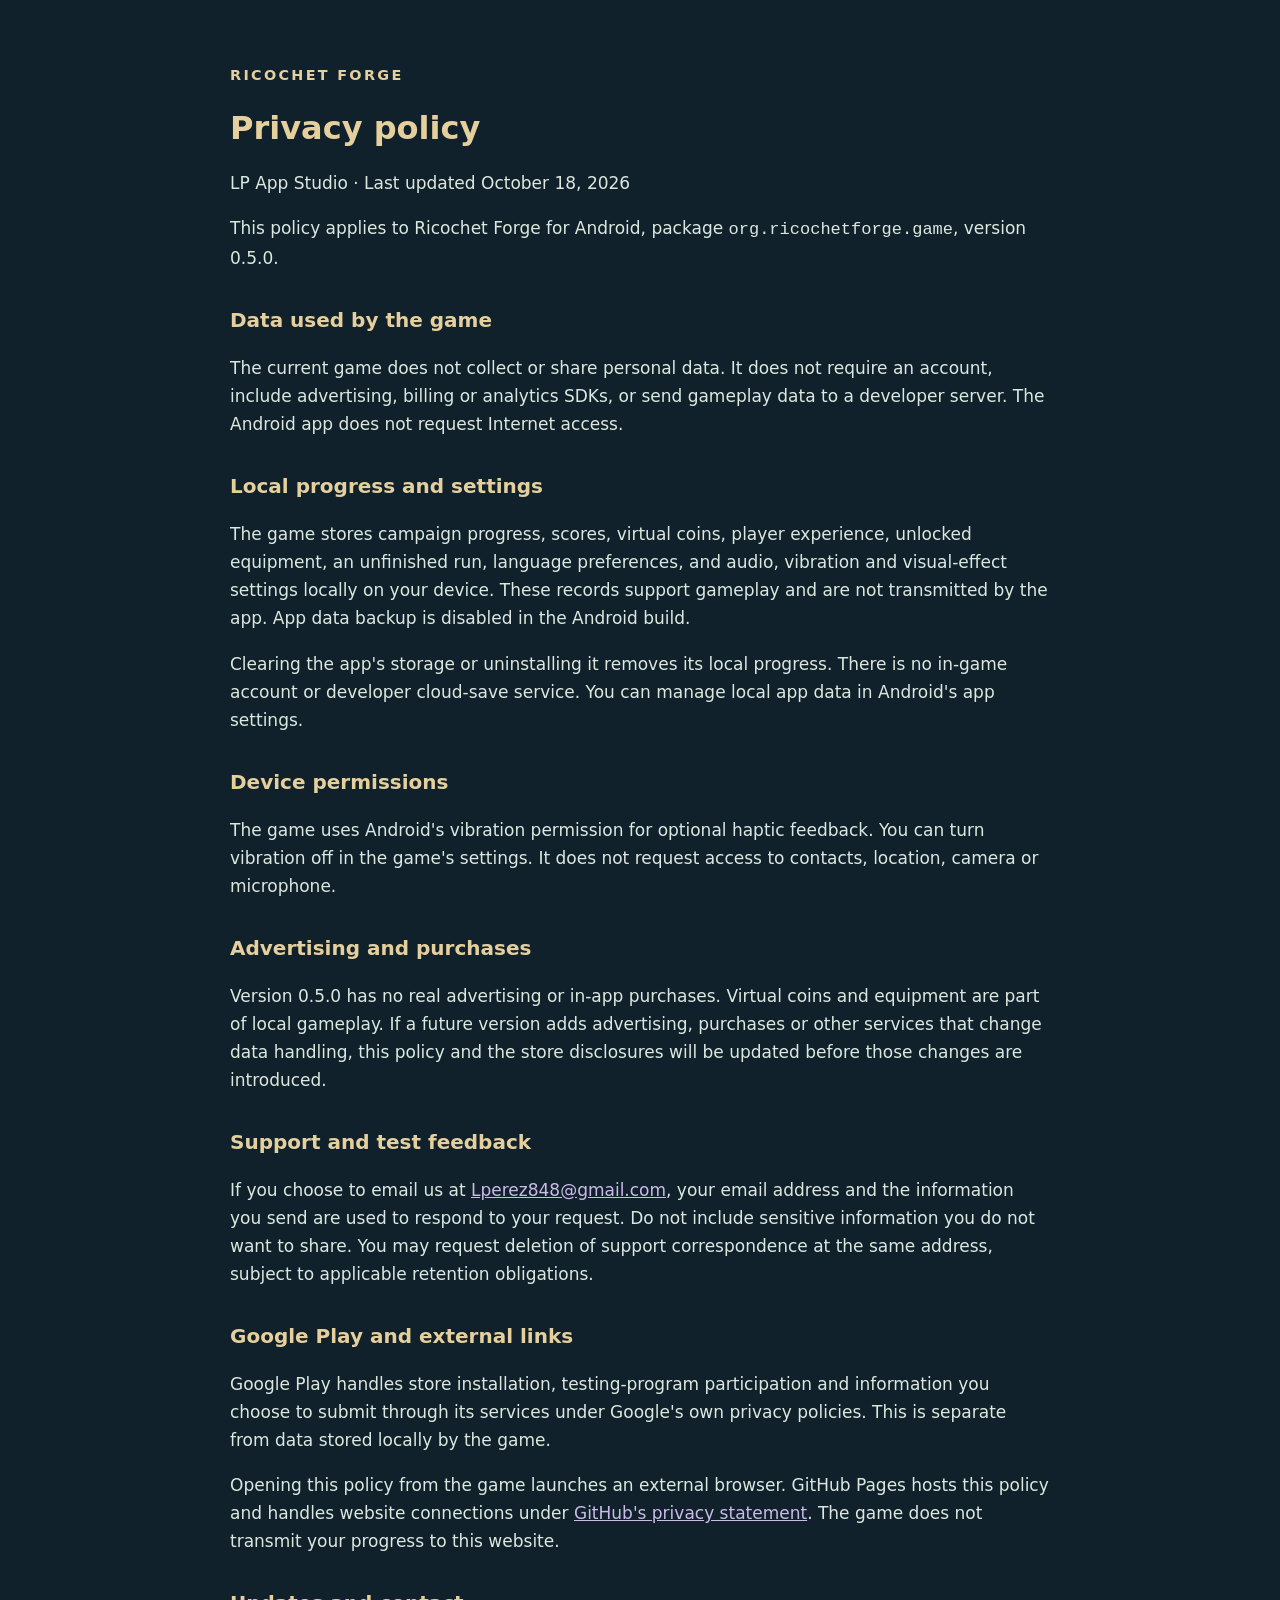
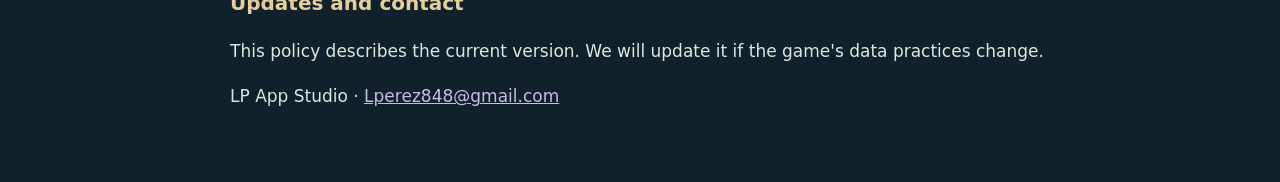
==== ricochet-forge/index.html @ 062cd419 "Publish Ricochet Forge privacy policy in separate directory" ====
<!doctype html>
<html lang="en"><head><meta charset="utf-8"><meta name="viewport" content="width=device-width,initial-scale=1">
<title>Ricochet Forge — Privacy policy</title>
<meta name="description" content="Privacy policy for Ricochet Forge for Android by LP App Studio.">
<style>body{margin:0;background:#10212b;color:#dce8df;font:17px/1.65 system-ui,sans-serif}main{max-width:820px;margin:auto;padding:32px 24px 56px}h1,h2,.brand{color:#e5cf9c}h1{font-size:2rem;line-height:1.2}.brand{letter-spacing:.16em;font-size:.9rem;font-weight:700;margin-top:32px}a{color:#cbbbe9}a:focus-visible{outline:3px solid #e5cf9c;outline-offset:4px}code{overflow-wrap:anywhere}h2{margin-top:32px;font-size:1.25rem}</style></head>
<body><main><p class="brand">RICOCHET FORGE</p><h1>Privacy policy</h1>
<p>LP App Studio · Last updated October 18, 2026</p>
<p>This policy applies to Ricochet Forge for Android, package <code>org.ricochetforge.game</code>, version 0.5.0.</p>
<h2>Data used by the game</h2>
<p>The current game does not collect or share personal data. It does not require an account, include advertising, billing or analytics SDKs, or send gameplay data to a developer server. The Android app does not request Internet access.</p>
<h2>Local progress and settings</h2>
<p>The game stores campaign progress, scores, virtual coins, player experience, unlocked equipment, an unfinished run, language preferences, and audio, vibration and visual-effect settings locally on your device. These records support gameplay and are not transmitted by the app. App data backup is disabled in the Android build.</p>
<p>Clearing the app's storage or uninstalling it removes its local progress. There is no in-game account or developer cloud-save service. You can manage local app data in Android's app settings.</p>
<h2>Device permissions</h2>
<p>The game uses Android's vibration permission for optional haptic feedback. You can turn vibration off in the game's settings. It does not request access to contacts, location, camera or microphone.</p>
<h2>Advertising and purchases</h2>
<p>Version 0.5.0 has no real advertising or in-app purchases. Virtual coins and equipment are part of local gameplay. If a future version adds advertising, purchases or other services that change data handling, this policy and the store disclosures will be updated before those changes are introduced.</p>
<h2>Support and test feedback</h2>
<p>If you choose to email us at <a href="mailto:Lperez848@gmail.com">Lperez848@gmail.com</a>, your email address and the information you send are used to respond to your request. Do not include sensitive information you do not want to share. You may request deletion of support correspondence at the same address, subject to applicable retention obligations.</p>
<h2>Google Play and external links</h2>
<p>Google Play handles store installation, testing-program participation and information you choose to submit through its services under Google's own privacy policies. This is separate from data stored locally by the game.</p>
<p>Opening this policy from the game launches an external browser. GitHub Pages hosts this policy and handles website connections under <a href="https://docs.github.com/en/site-policy/privacy-policies/github-general-privacy-statement">GitHub's privacy statement</a>. The game does not transmit your progress to this website.</p>
<h2>Updates and contact</h2>
<p>This policy describes the current version. We will update it if the game's data practices change.</p>
<p>LP App Studio · <a href="mailto:Lperez848@gmail.com">Lperez848@gmail.com</a></p>
</main></body></html>
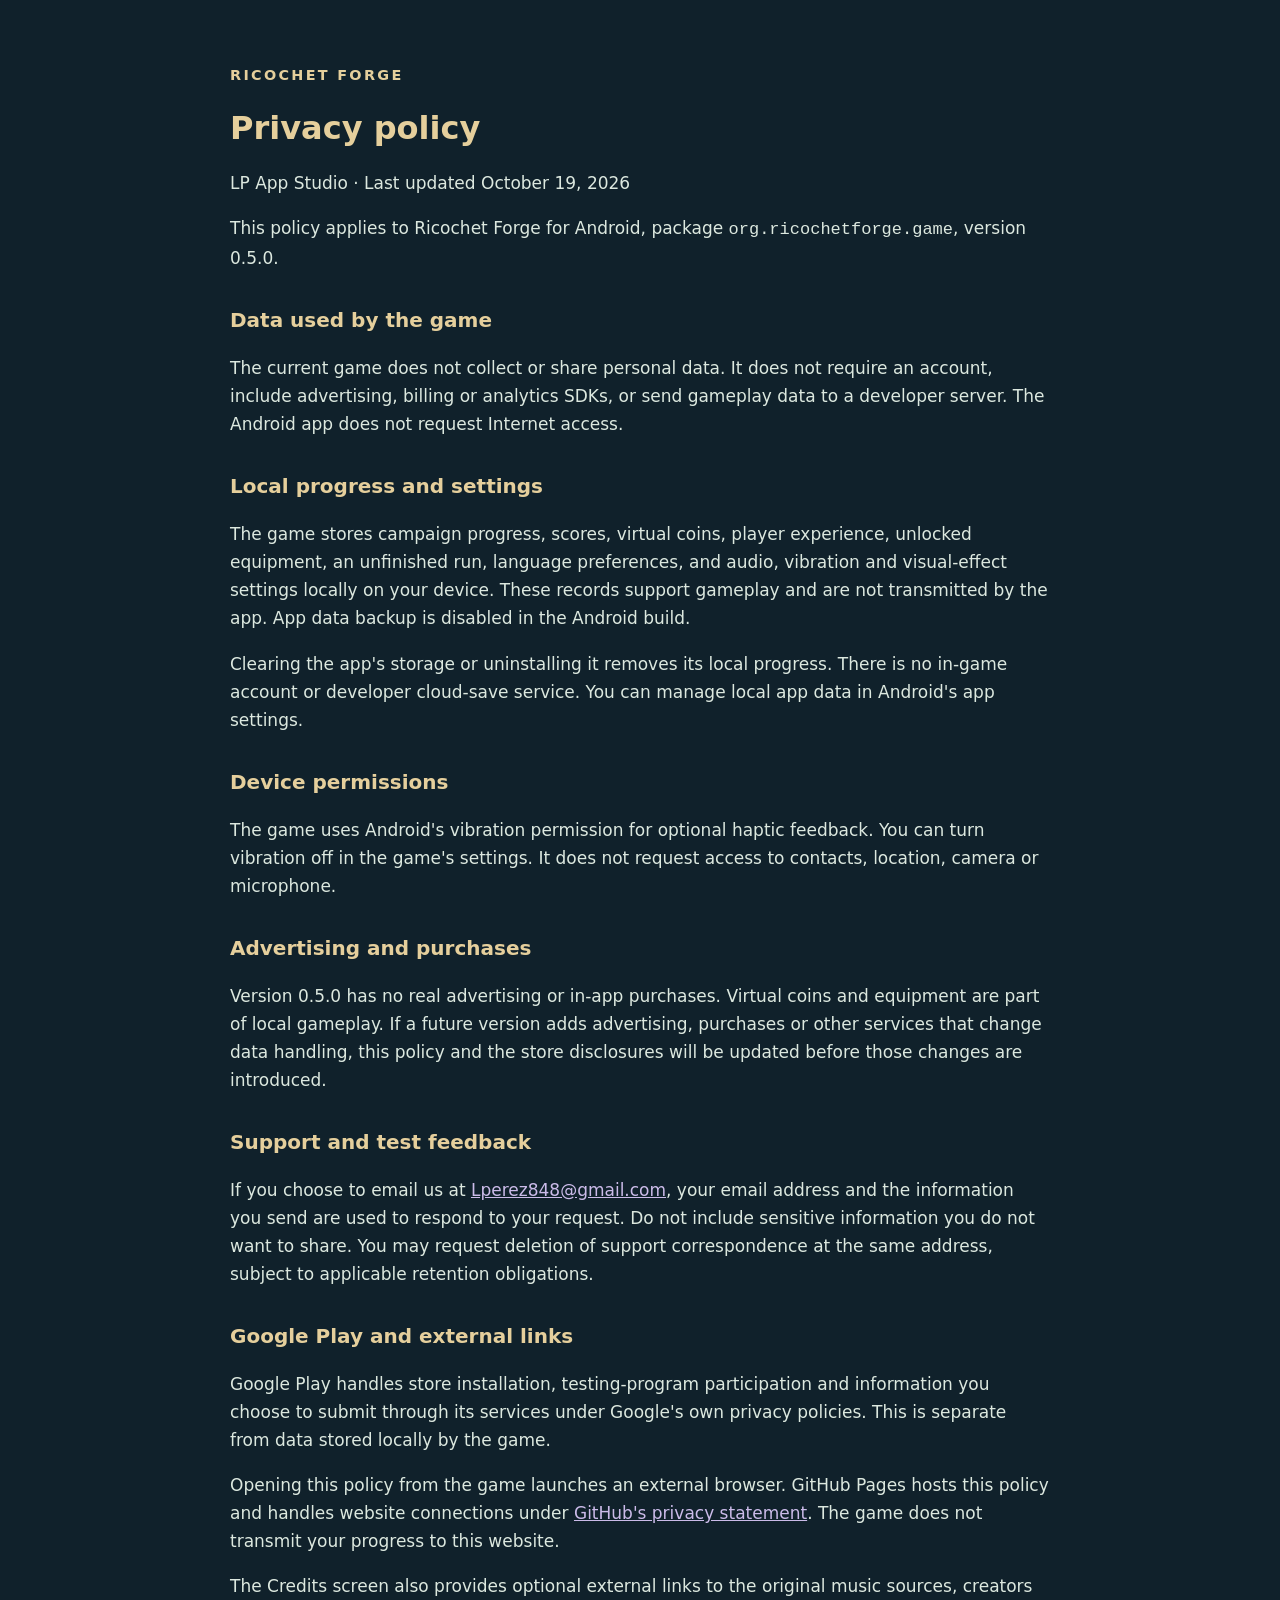
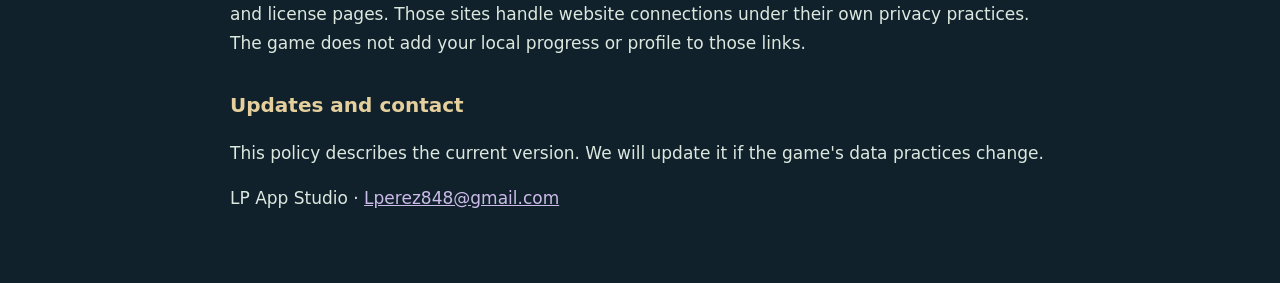
==== commit d0806f27: "Clarify optional music-credit links in Ricochet Forge privacy policy" ====
--- a/ricochet-forge/index.html
+++ b/ricochet-forge/index.html
@@ -4,7 +4,7 @@
 <meta name="description" content="Privacy policy for Ricochet Forge for Android by LP App Studio.">
 <style>body{margin:0;background:#10212b;color:#dce8df;font:17px/1.65 system-ui,sans-serif}main{max-width:820px;margin:auto;padding:32px 24px 56px}h1,h2,.brand{color:#e5cf9c}h1{font-size:2rem;line-height:1.2}.brand{letter-spacing:.16em;font-size:.9rem;font-weight:700;margin-top:32px}a{color:#cbbbe9}a:focus-visible{outline:3px solid #e5cf9c;outline-offset:4px}code{overflow-wrap:anywhere}h2{margin-top:32px;font-size:1.25rem}</style></head>
 <body><main><p class="brand">RICOCHET FORGE</p><h1>Privacy policy</h1>
-<p>LP App Studio · Last updated October 18, 2026</p>
+<p>LP App Studio · Last updated October 19, 2026</p>
 <p>This policy applies to Ricochet Forge for Android, package <code>org.ricochetforge.game</code>, version 0.5.0.</p>
 <h2>Data used by the game</h2>
 <p>The current game does not collect or share personal data. It does not require an account, include advertising, billing or analytics SDKs, or send gameplay data to a developer server. The Android app does not request Internet access.</p>
@@ -20,6 +20,7 @@
 <h2>Google Play and external links</h2>
 <p>Google Play handles store installation, testing-program participation and information you choose to submit through its services under Google's own privacy policies. This is separate from data stored locally by the game.</p>
 <p>Opening this policy from the game launches an external browser. GitHub Pages hosts this policy and handles website connections under <a href="https://docs.github.com/en/site-policy/privacy-policies/github-general-privacy-statement">GitHub's privacy statement</a>. The game does not transmit your progress to this website.</p>
+<p>The Credits screen also provides optional external links to the original music sources, creators and license pages. Those sites handle website connections under their own privacy practices. The game does not add your local progress or profile to those links.</p>
 <h2>Updates and contact</h2>
 <p>This policy describes the current version. We will update it if the game's data practices change.</p>
 <p>LP App Studio · <a href="mailto:Lperez848@gmail.com">Lperez848@gmail.com</a></p>
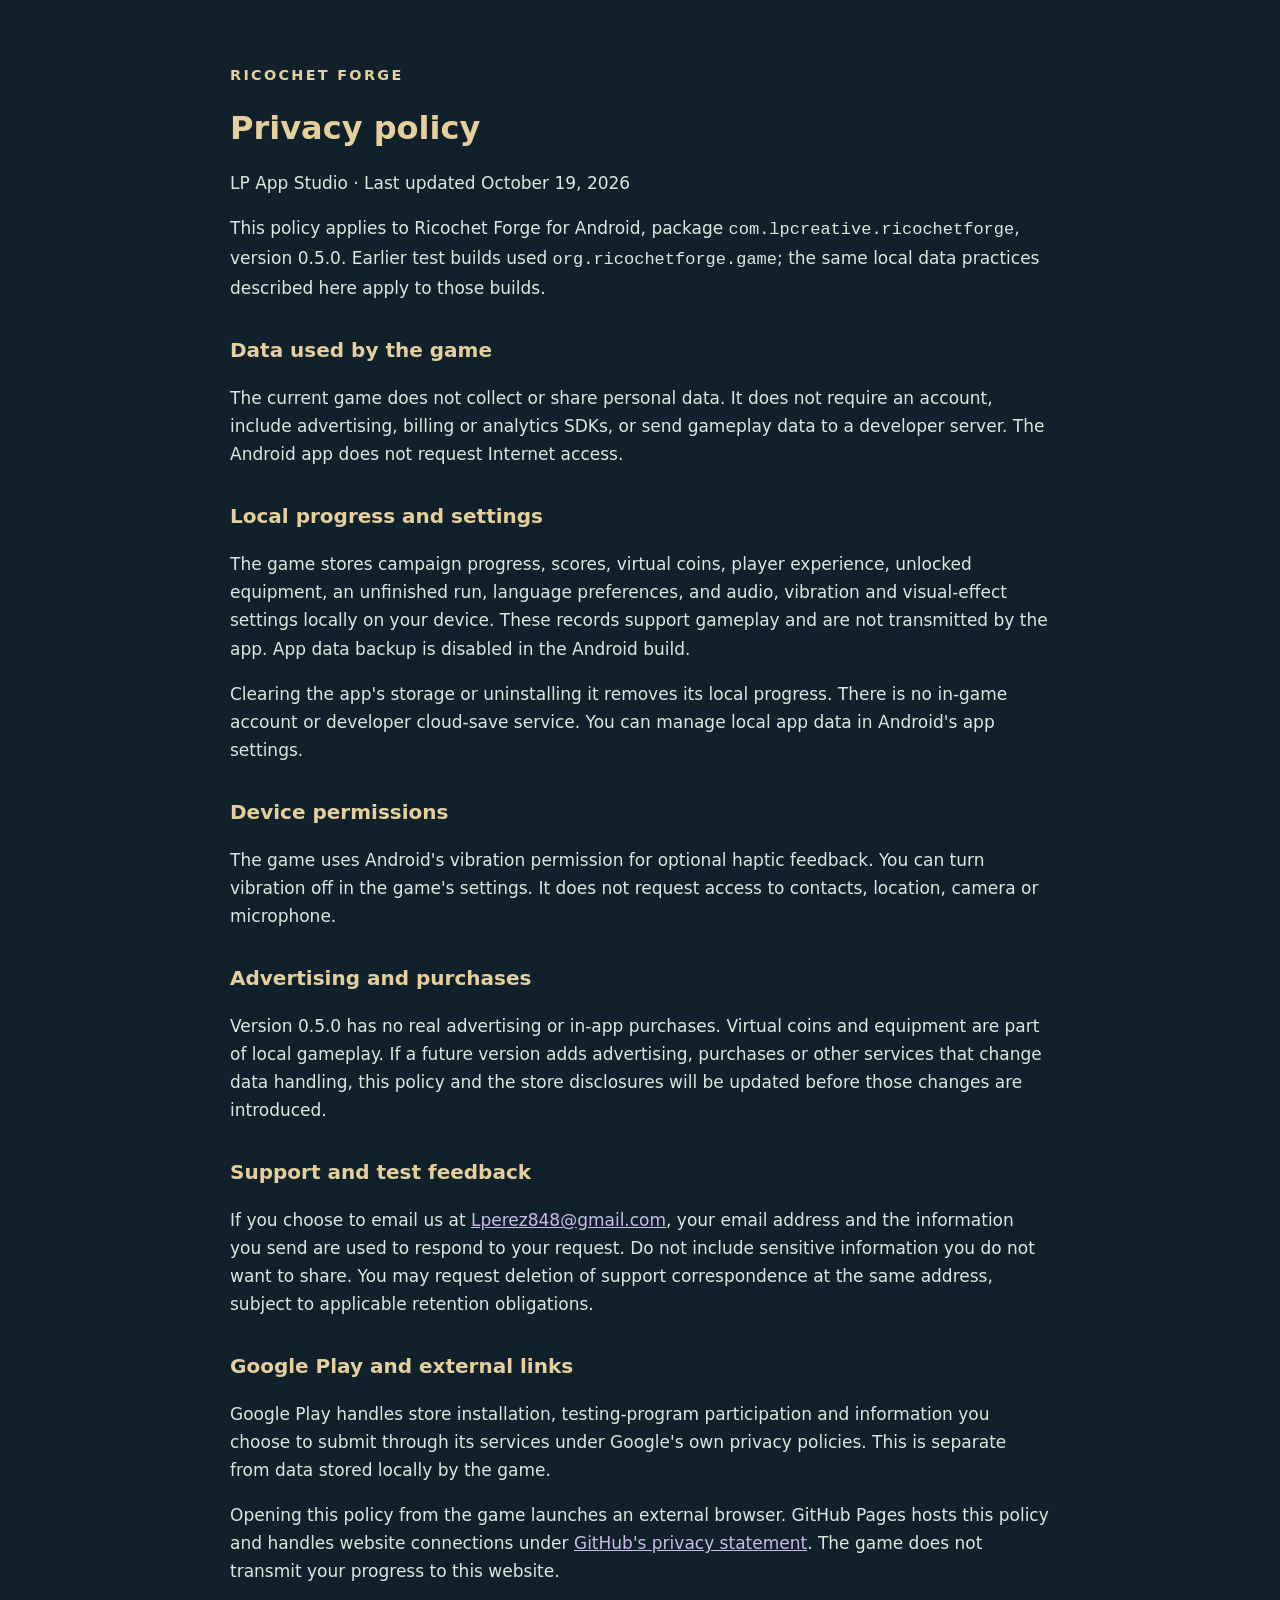
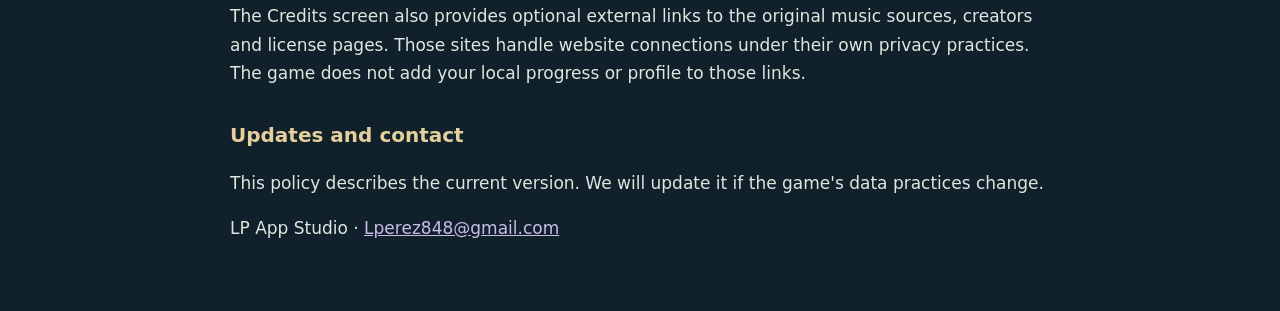
==== commit dfd3303b: "Correct Ricochet Forge Android application ID" ====
--- a/ricochet-forge/index.html
+++ b/ricochet-forge/index.html
@@ -5,7 +5,7 @@
 <style>body{margin:0;background:#10212b;color:#dce8df;font:17px/1.65 system-ui,sans-serif}main{max-width:820px;margin:auto;padding:32px 24px 56px}h1,h2,.brand{color:#e5cf9c}h1{font-size:2rem;line-height:1.2}.brand{letter-spacing:.16em;font-size:.9rem;font-weight:700;margin-top:32px}a{color:#cbbbe9}a:focus-visible{outline:3px solid #e5cf9c;outline-offset:4px}code{overflow-wrap:anywhere}h2{margin-top:32px;font-size:1.25rem}</style></head>
 <body><main><p class="brand">RICOCHET FORGE</p><h1>Privacy policy</h1>
 <p>LP App Studio · Last updated October 19, 2026</p>
-<p>This policy applies to Ricochet Forge for Android, package <code>org.ricochetforge.game</code>, version 0.5.0.</p>
+<p>This policy applies to Ricochet Forge for Android, package <code>com.lpcreative.ricochetforge</code>, version 0.5.0. Earlier test builds used <code>org.ricochetforge.game</code>; the same local data practices described here apply to those builds.</p>
 <h2>Data used by the game</h2>
 <p>The current game does not collect or share personal data. It does not require an account, include advertising, billing or analytics SDKs, or send gameplay data to a developer server. The Android app does not request Internet access.</p>
 <h2>Local progress and settings</h2>
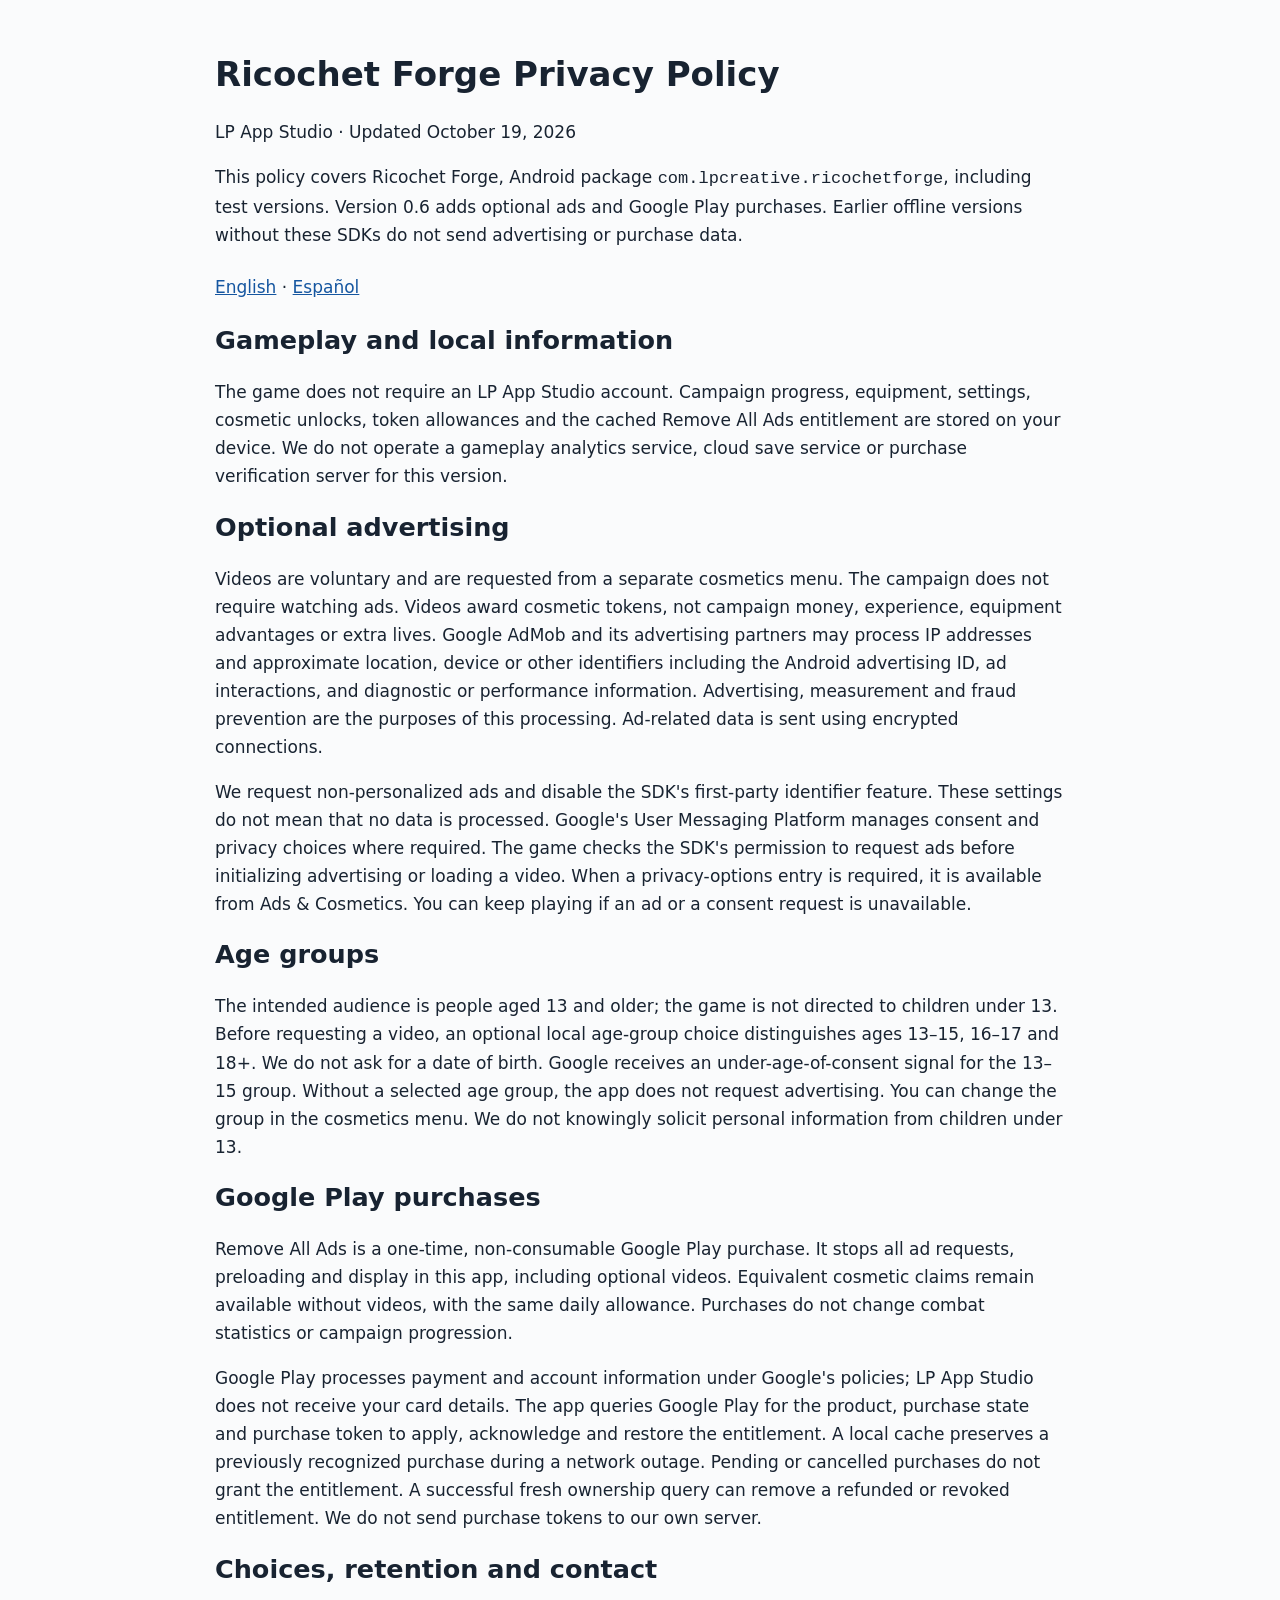
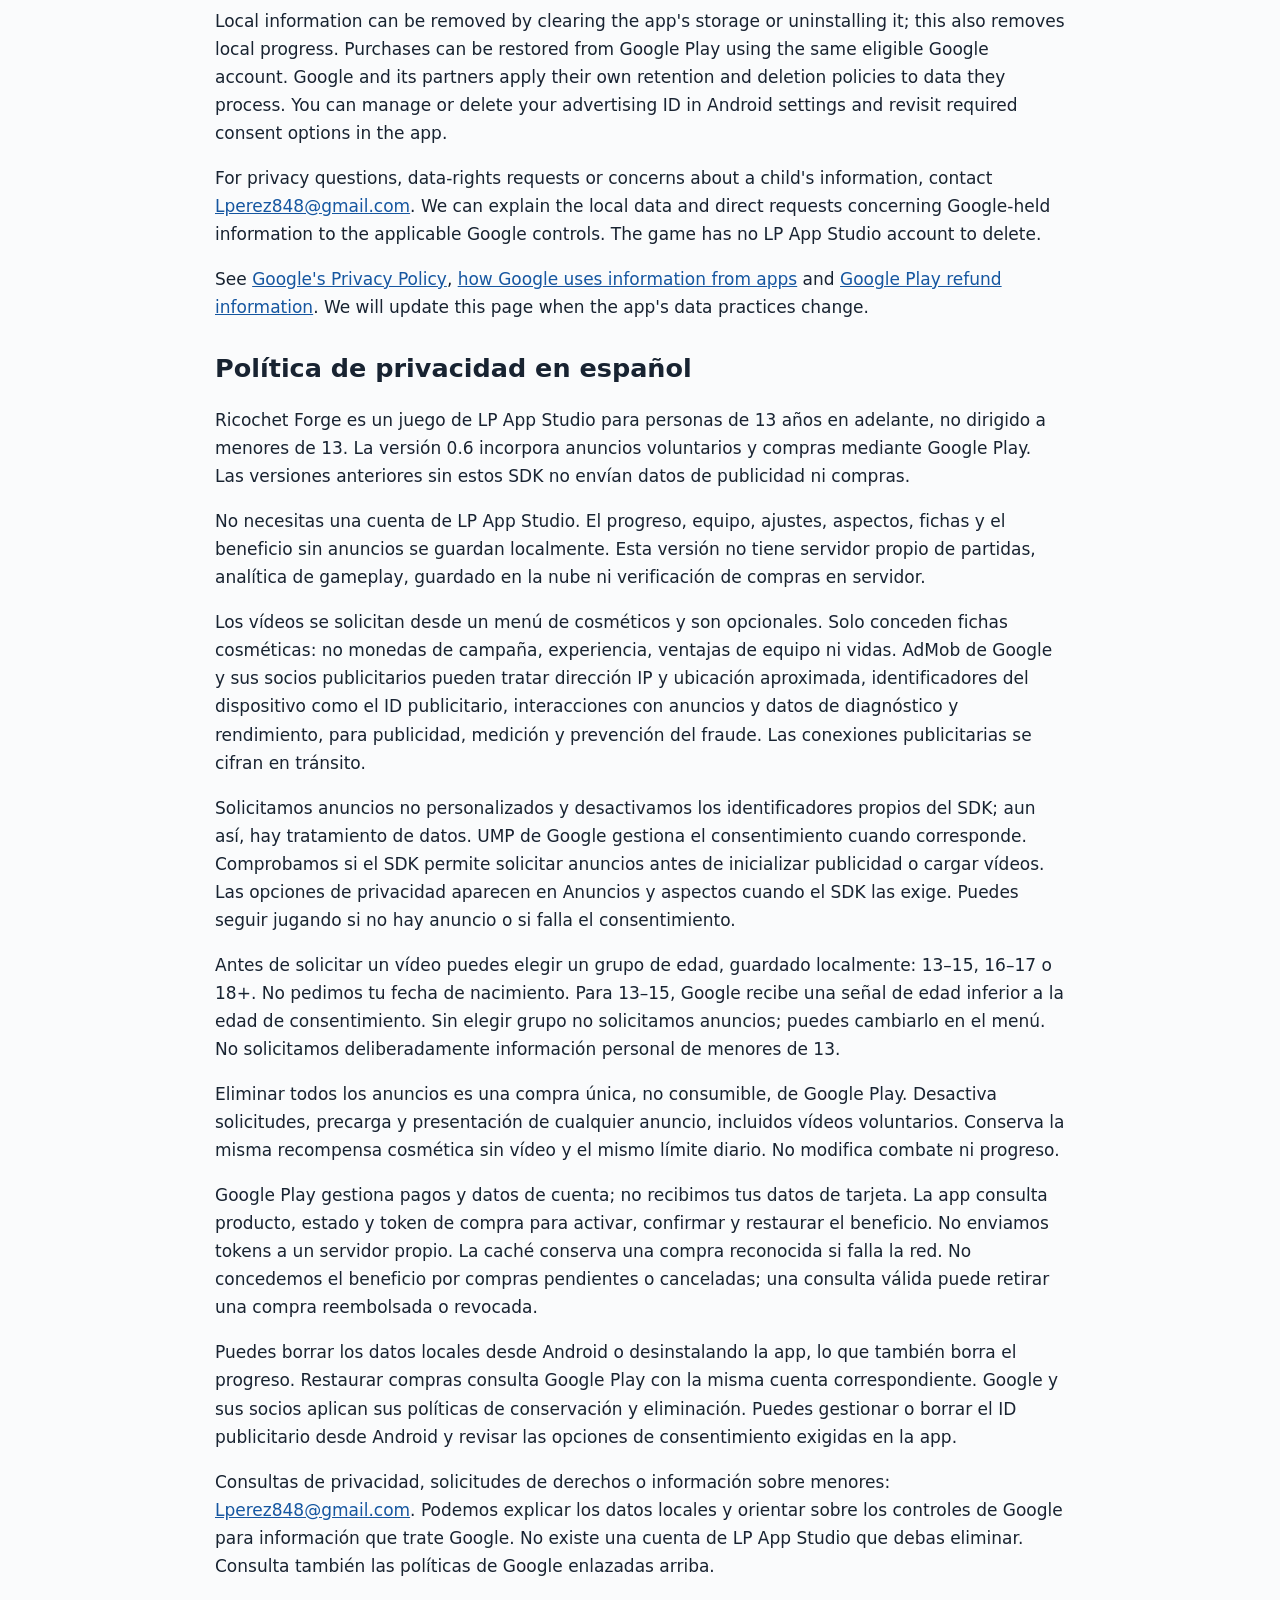
==== commit 3bf0aaed: "Update Ricochet Forge privacy for optional ads and Play purchases" ====
--- a/ricochet-forge/index.html
+++ b/ricochet-forge/index.html
@@ -1,28 +1,30 @@
 <!doctype html>
-<html lang="en"><head><meta charset="utf-8"><meta name="viewport" content="width=device-width,initial-scale=1">
-<title>Ricochet Forge — Privacy policy</title>
-<meta name="description" content="Privacy policy for Ricochet Forge for Android by LP App Studio.">
-<style>body{margin:0;background:#10212b;color:#dce8df;font:17px/1.65 system-ui,sans-serif}main{max-width:820px;margin:auto;padding:32px 24px 56px}h1,h2,.brand{color:#e5cf9c}h1{font-size:2rem;line-height:1.2}.brand{letter-spacing:.16em;font-size:.9rem;font-weight:700;margin-top:32px}a{color:#cbbbe9}a:focus-visible{outline:3px solid #e5cf9c;outline-offset:4px}code{overflow-wrap:anywhere}h2{margin-top:32px;font-size:1.25rem}</style></head>
-<body><main><p class="brand">RICOCHET FORGE</p><h1>Privacy policy</h1>
-<p>LP App Studio · Last updated October 19, 2026</p>
-<p>This policy applies to Ricochet Forge for Android, package <code>com.lpcreative.ricochetforge</code>, version 0.5.0. Earlier test builds used <code>org.ricochetforge.game</code>; the same local data practices described here apply to those builds.</p>
-<h2>Data used by the game</h2>
-<p>The current game does not collect or share personal data. It does not require an account, include advertising, billing or analytics SDKs, or send gameplay data to a developer server. The Android app does not request Internet access.</p>
-<h2>Local progress and settings</h2>
-<p>The game stores campaign progress, scores, virtual coins, player experience, unlocked equipment, an unfinished run, language preferences, and audio, vibration and visual-effect settings locally on your device. These records support gameplay and are not transmitted by the app. App data backup is disabled in the Android build.</p>
-<p>Clearing the app's storage or uninstalling it removes its local progress. There is no in-game account or developer cloud-save service. You can manage local app data in Android's app settings.</p>
-<h2>Device permissions</h2>
-<p>The game uses Android's vibration permission for optional haptic feedback. You can turn vibration off in the game's settings. It does not request access to contacts, location, camera or microphone.</p>
-<h2>Advertising and purchases</h2>
-<p>Version 0.5.0 has no real advertising or in-app purchases. Virtual coins and equipment are part of local gameplay. If a future version adds advertising, purchases or other services that change data handling, this policy and the store disclosures will be updated before those changes are introduced.</p>
-<h2>Support and test feedback</h2>
-<p>If you choose to email us at <a href="mailto:Lperez848@gmail.com">Lperez848@gmail.com</a>, your email address and the information you send are used to respond to your request. Do not include sensitive information you do not want to share. You may request deletion of support correspondence at the same address, subject to applicable retention obligations.</p>
-<h2>Google Play and external links</h2>
-<p>Google Play handles store installation, testing-program participation and information you choose to submit through its services under Google's own privacy policies. This is separate from data stored locally by the game.</p>
-<p>Opening this policy from the game launches an external browser. GitHub Pages hosts this policy and handles website connections under <a href="https://docs.github.com/en/site-policy/privacy-policies/github-general-privacy-statement">GitHub's privacy statement</a>. The game does not transmit your progress to this website.</p>
-<p>The Credits screen also provides optional external links to the original music sources, creators and license pages. Those sites handle website connections under their own privacy practices. The game does not add your local progress or profile to those links.</p>
-<h2>Updates and contact</h2>
-<p>This policy describes the current version. We will update it if the game's data practices change.</p>
-<p>LP App Studio · <a href="mailto:Lperez848@gmail.com">Lperez848@gmail.com</a></p>
-</main></body></html>
-
+<html lang="en"><head><meta charset="utf-8"><meta name="viewport" content="width=device-width,initial-scale=1"><title>Ricochet Forge Privacy Policy</title><style>body{font:17px/1.65 system-ui,sans-serif;max-width:850px;margin:auto;padding:30px 22px;color:#182331;background:#fafbfc}h1,h2{line-height:1.25}a{color:#1556a0}nav{margin:24px 0}section{margin-bottom:32px}code{overflow-wrap:anywhere}</style></head><body>
+<h1>Ricochet Forge Privacy Policy</h1><p>LP App Studio · Updated October 19, 2026</p>
+<p>This policy covers Ricochet Forge, Android package <code>com.lpcreative.ricochetforge</code>, including test versions. Version 0.6 adds optional ads and Google Play purchases. Earlier offline versions without these SDKs do not send advertising or purchase data.</p>
+<nav><a href="#english">English</a> · <a href="#espanol">Español</a></nav>
+<section id="english"><h2>Gameplay and local information</h2>
+<p>The game does not require an LP App Studio account. Campaign progress, equipment, settings, cosmetic unlocks, token allowances and the cached Remove All Ads entitlement are stored on your device. We do not operate a gameplay analytics service, cloud save service or purchase verification server for this version.</p>
+<h2>Optional advertising</h2>
+<p>Videos are voluntary and are requested from a separate cosmetics menu. The campaign does not require watching ads. Videos award cosmetic tokens, not campaign money, experience, equipment advantages or extra lives. Google AdMob and its advertising partners may process IP addresses and approximate location, device or other identifiers including the Android advertising ID, ad interactions, and diagnostic or performance information. Advertising, measurement and fraud prevention are the purposes of this processing. Ad-related data is sent using encrypted connections.</p>
+<p>We request non-personalized ads and disable the SDK's first-party identifier feature. These settings do not mean that no data is processed. Google's User Messaging Platform manages consent and privacy choices where required. The game checks the SDK's permission to request ads before initializing advertising or loading a video. When a privacy-options entry is required, it is available from Ads &amp; Cosmetics. You can keep playing if an ad or a consent request is unavailable.</p>
+<h2>Age groups</h2>
+<p>The intended audience is people aged 13 and older; the game is not directed to children under 13. Before requesting a video, an optional local age-group choice distinguishes ages 13–15, 16–17 and 18+. We do not ask for a date of birth. Google receives an under-age-of-consent signal for the 13–15 group. Without a selected age group, the app does not request advertising. You can change the group in the cosmetics menu. We do not knowingly solicit personal information from children under 13.</p>
+<h2>Google Play purchases</h2>
+<p>Remove All Ads is a one-time, non-consumable Google Play purchase. It stops all ad requests, preloading and display in this app, including optional videos. Equivalent cosmetic claims remain available without videos, with the same daily allowance. Purchases do not change combat statistics or campaign progression.</p>
+<p>Google Play processes payment and account information under Google's policies; LP App Studio does not receive your card details. The app queries Google Play for the product, purchase state and purchase token to apply, acknowledge and restore the entitlement. A local cache preserves a previously recognized purchase during a network outage. Pending or cancelled purchases do not grant the entitlement. A successful fresh ownership query can remove a refunded or revoked entitlement. We do not send purchase tokens to our own server.</p>
+<h2>Choices, retention and contact</h2>
+<p>Local information can be removed by clearing the app's storage or uninstalling it; this also removes local progress. Purchases can be restored from Google Play using the same eligible Google account. Google and its partners apply their own retention and deletion policies to data they process. You can manage or delete your advertising ID in Android settings and revisit required consent options in the app.</p>
+<p>For privacy questions, data-rights requests or concerns about a child's information, contact <a href="mailto:Lperez848@gmail.com">Lperez848@gmail.com</a>. We can explain the local data and direct requests concerning Google-held information to the applicable Google controls. The game has no LP App Studio account to delete.</p>
+<p>See <a href="https://policies.google.com/privacy">Google's Privacy Policy</a>, <a href="https://policies.google.com/technologies/partner-sites">how Google uses information from apps</a> and <a href="https://support.google.com/googleplay/answer/2479637">Google Play refund information</a>. We will update this page when the app's data practices change.</p></section>
+<section id="espanol" lang="es"><h2>Política de privacidad en español</h2>
+<p>Ricochet Forge es un juego de LP App Studio para personas de 13 años en adelante, no dirigido a menores de 13. La versión 0.6 incorpora anuncios voluntarios y compras mediante Google Play. Las versiones anteriores sin estos SDK no envían datos de publicidad ni compras.</p>
+<p>No necesitas una cuenta de LP App Studio. El progreso, equipo, ajustes, aspectos, fichas y el beneficio sin anuncios se guardan localmente. Esta versión no tiene servidor propio de partidas, analítica de gameplay, guardado en la nube ni verificación de compras en servidor.</p>
+<p>Los vídeos se solicitan desde un menú de cosméticos y son opcionales. Solo conceden fichas cosméticas: no monedas de campaña, experiencia, ventajas de equipo ni vidas. AdMob de Google y sus socios publicitarios pueden tratar dirección IP y ubicación aproximada, identificadores del dispositivo como el ID publicitario, interacciones con anuncios y datos de diagnóstico y rendimiento, para publicidad, medición y prevención del fraude. Las conexiones publicitarias se cifran en tránsito.</p>
+<p>Solicitamos anuncios no personalizados y desactivamos los identificadores propios del SDK; aun así, hay tratamiento de datos. UMP de Google gestiona el consentimiento cuando corresponde. Comprobamos si el SDK permite solicitar anuncios antes de inicializar publicidad o cargar vídeos. Las opciones de privacidad aparecen en Anuncios y aspectos cuando el SDK las exige. Puedes seguir jugando si no hay anuncio o si falla el consentimiento.</p>
+<p>Antes de solicitar un vídeo puedes elegir un grupo de edad, guardado localmente: 13–15, 16–17 o 18+. No pedimos tu fecha de nacimiento. Para 13–15, Google recibe una señal de edad inferior a la edad de consentimiento. Sin elegir grupo no solicitamos anuncios; puedes cambiarlo en el menú. No solicitamos deliberadamente información personal de menores de 13.</p>
+<p>Eliminar todos los anuncios es una compra única, no consumible, de Google Play. Desactiva solicitudes, precarga y presentación de cualquier anuncio, incluidos vídeos voluntarios. Conserva la misma recompensa cosmética sin vídeo y el mismo límite diario. No modifica combate ni progreso.</p>
+<p>Google Play gestiona pagos y datos de cuenta; no recibimos tus datos de tarjeta. La app consulta producto, estado y token de compra para activar, confirmar y restaurar el beneficio. No enviamos tokens a un servidor propio. La caché conserva una compra reconocida si falla la red. No concedemos el beneficio por compras pendientes o canceladas; una consulta válida puede retirar una compra reembolsada o revocada.</p>
+<p>Puedes borrar los datos locales desde Android o desinstalando la app, lo que también borra el progreso. Restaurar compras consulta Google Play con la misma cuenta correspondiente. Google y sus socios aplican sus políticas de conservación y eliminación. Puedes gestionar o borrar el ID publicitario desde Android y revisar las opciones de consentimiento exigidas en la app.</p>
+<p>Consultas de privacidad, solicitudes de derechos o información sobre menores: <a href="mailto:Lperez848@gmail.com">Lperez848@gmail.com</a>. Podemos explicar los datos locales y orientar sobre los controles de Google para información que trate Google. No existe una cuenta de LP App Studio que debas eliminar. Consulta también las políticas de Google enlazadas arriba.</p></section>
+</body></html>
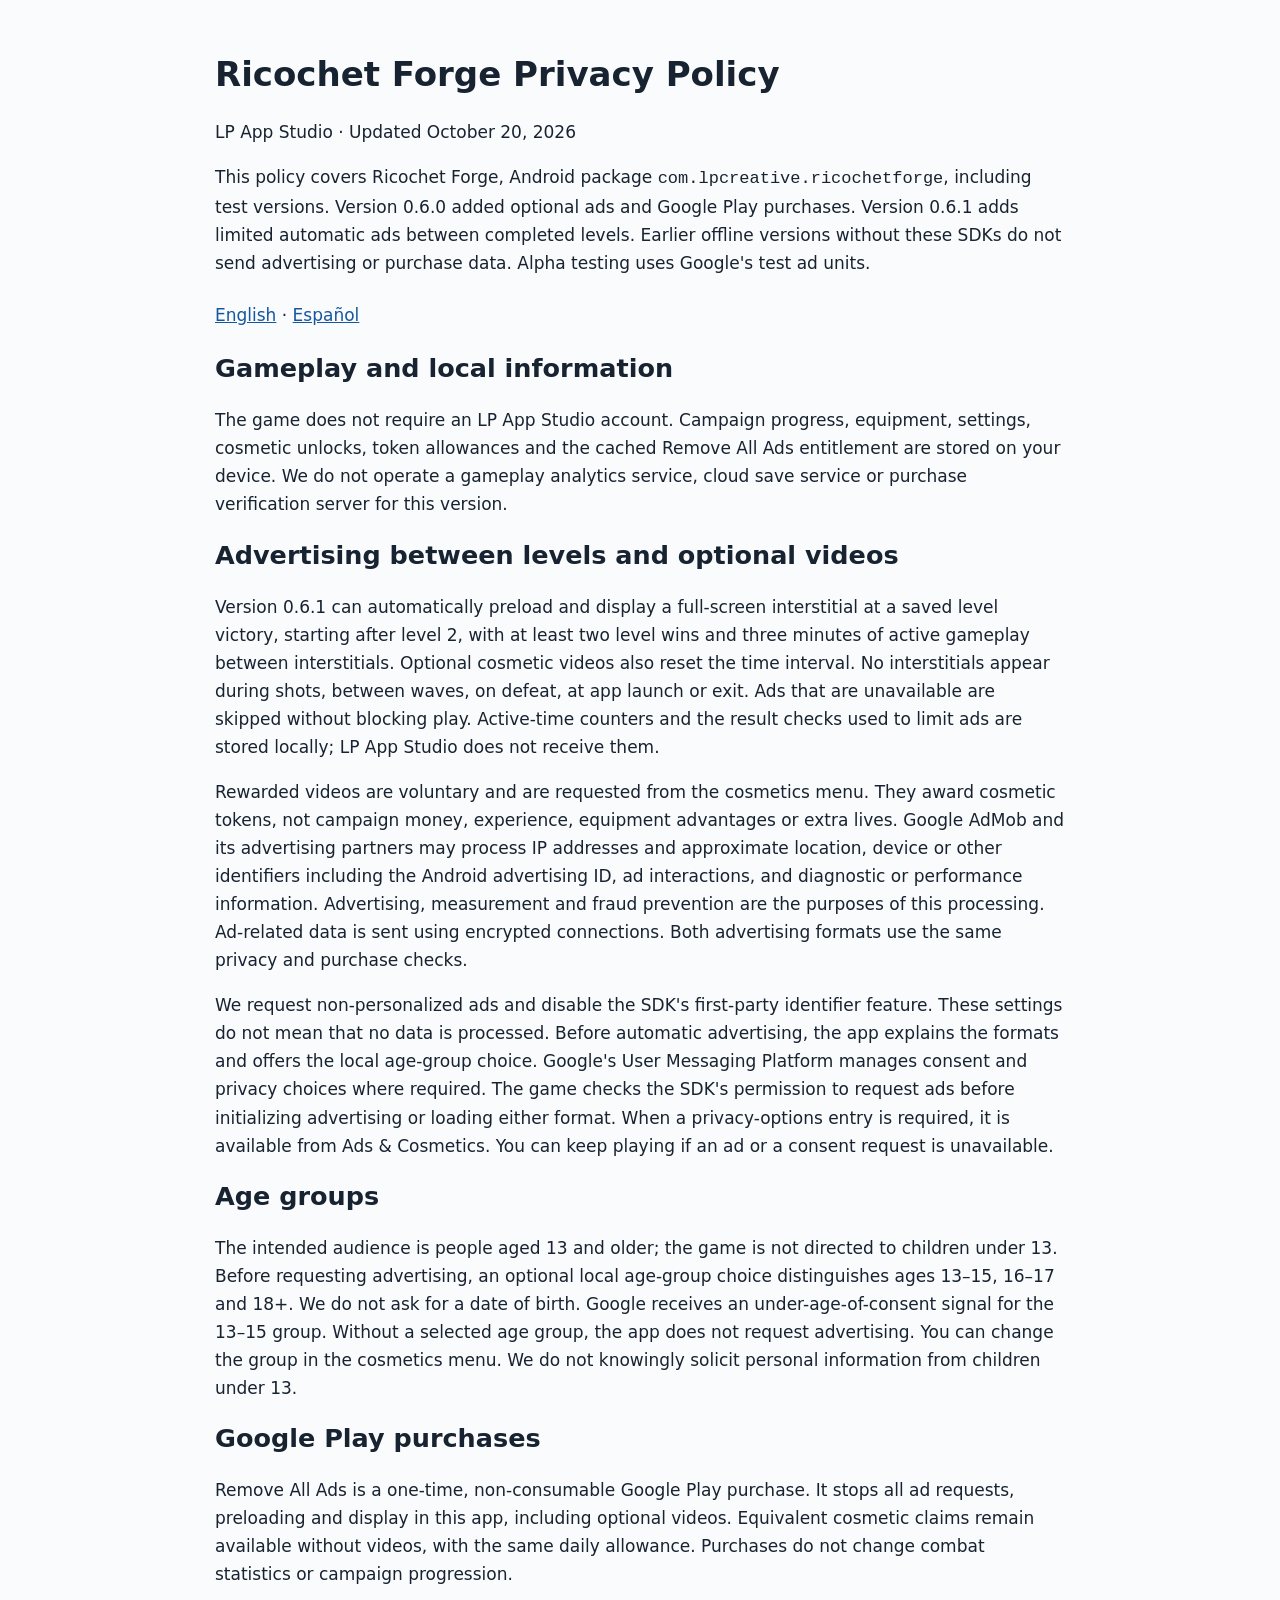
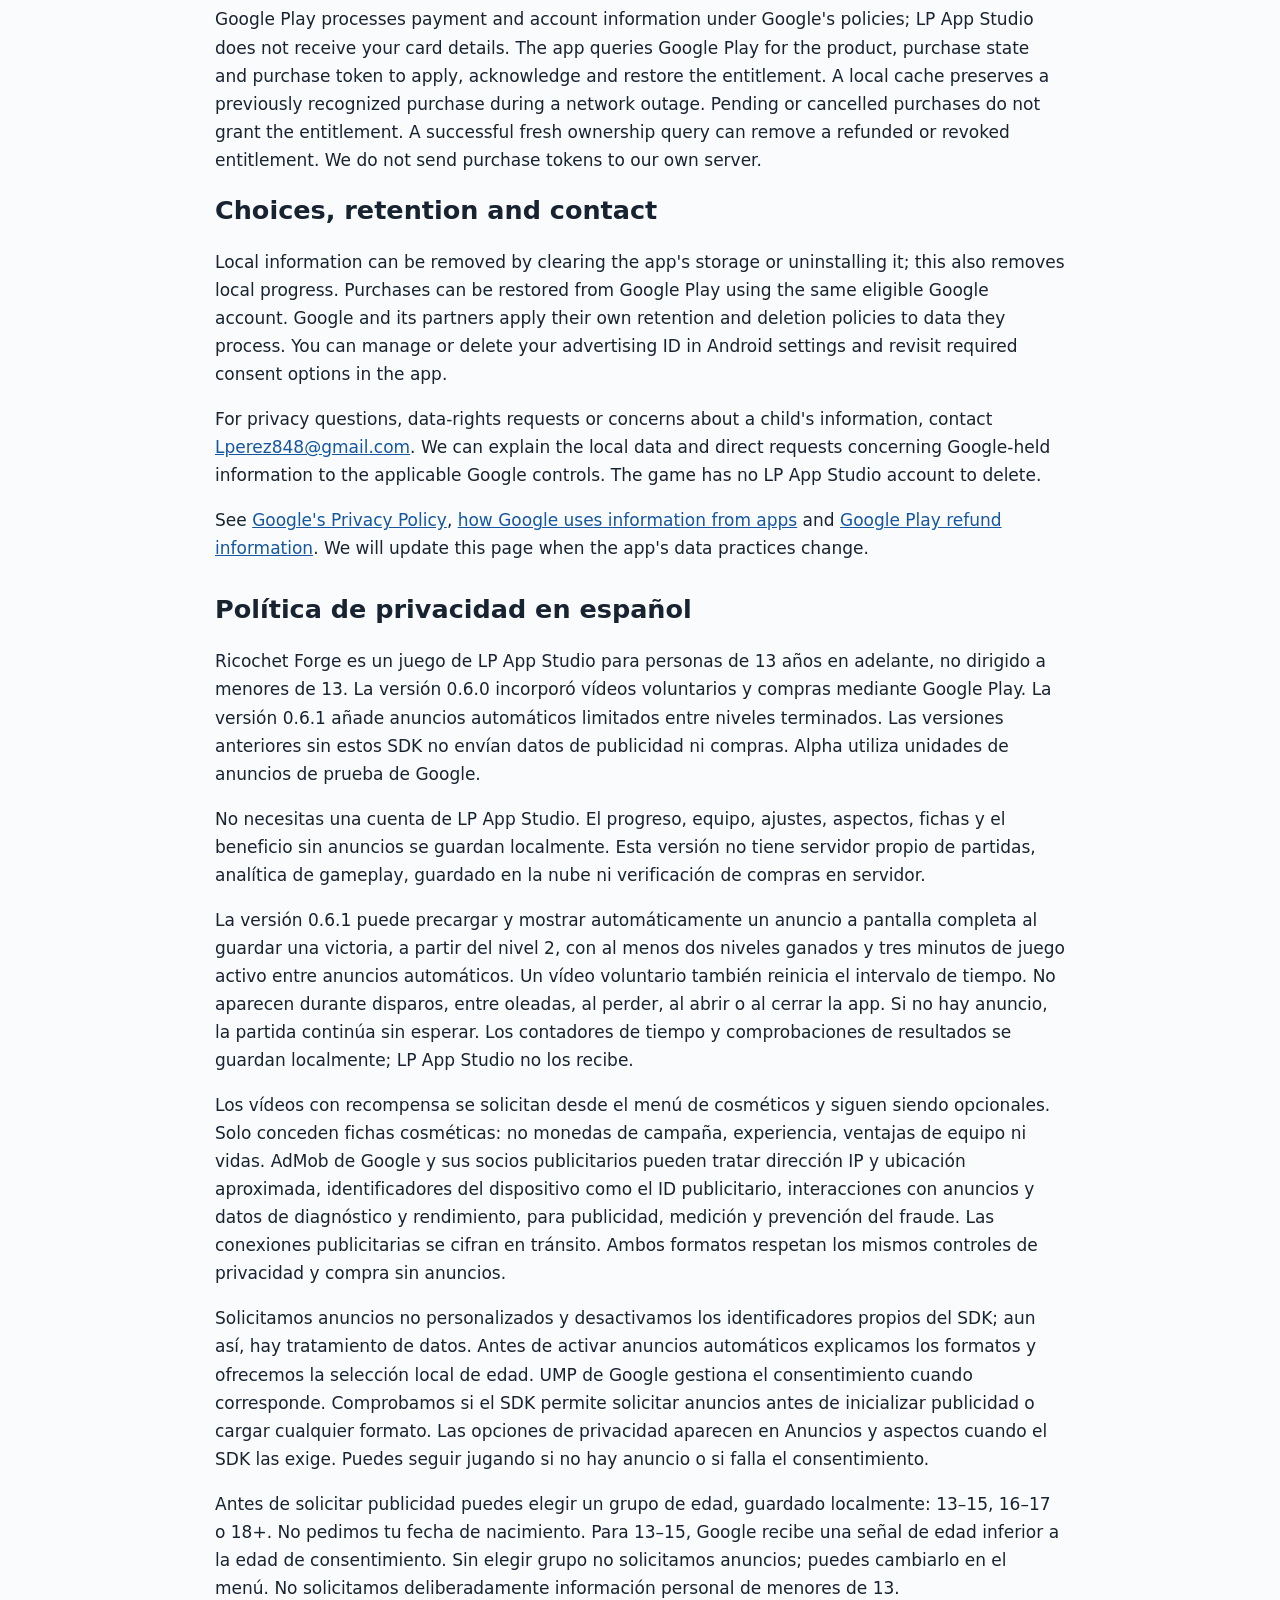
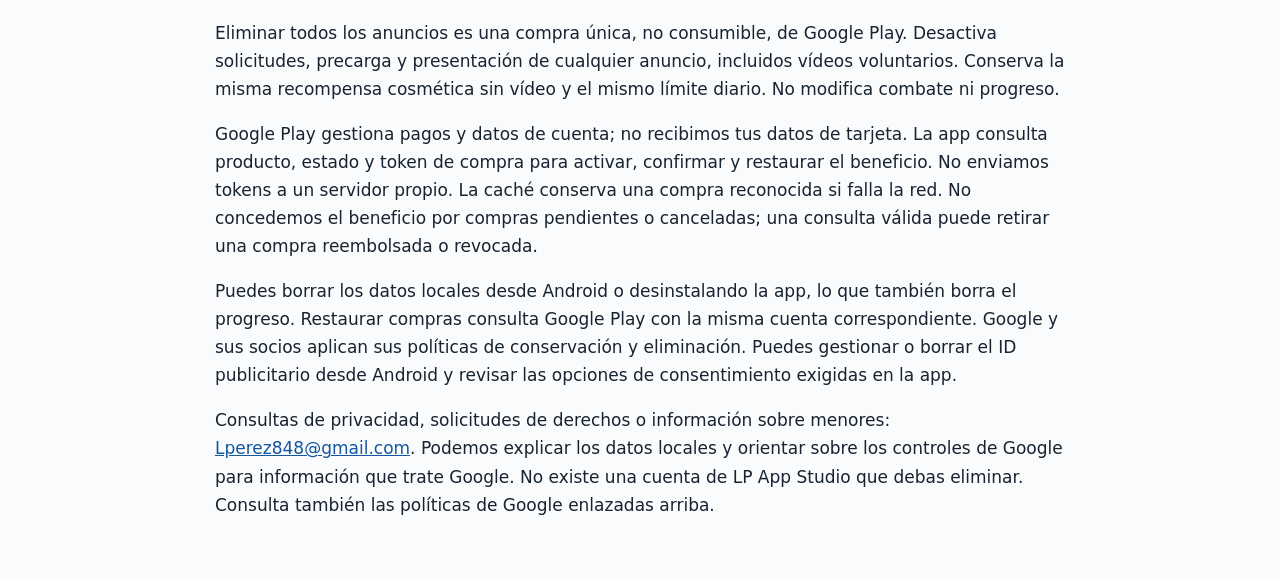
==== commit 5e4a4d3b: "Explain Ricochet Forge between-level ads and privacy controls Updated the Ricochet Forge Privacy Pol" ====
--- a/ricochet-forge/index.html
+++ b/ricochet-forge/index.html
@@ -1,15 +1,16 @@
 <!doctype html>
 <html lang="en"><head><meta charset="utf-8"><meta name="viewport" content="width=device-width,initial-scale=1"><title>Ricochet Forge Privacy Policy</title><style>body{font:17px/1.65 system-ui,sans-serif;max-width:850px;margin:auto;padding:30px 22px;color:#182331;background:#fafbfc}h1,h2{line-height:1.25}a{color:#1556a0}nav{margin:24px 0}section{margin-bottom:32px}code{overflow-wrap:anywhere}</style></head><body>
-<h1>Ricochet Forge Privacy Policy</h1><p>LP App Studio · Updated October 19, 2026</p>
-<p>This policy covers Ricochet Forge, Android package <code>com.lpcreative.ricochetforge</code>, including test versions. Version 0.6 adds optional ads and Google Play purchases. Earlier offline versions without these SDKs do not send advertising or purchase data.</p>
+<h1>Ricochet Forge Privacy Policy</h1><p>LP App Studio · Updated October 20, 2026</p>
+<p>This policy covers Ricochet Forge, Android package <code>com.lpcreative.ricochetforge</code>, including test versions. Version 0.6.0 added optional ads and Google Play purchases. Version 0.6.1 adds limited automatic ads between completed levels. Earlier offline versions without these SDKs do not send advertising or purchase data. Alpha testing uses Google's test ad units.</p>
 <nav><a href="#english">English</a> · <a href="#espanol">Español</a></nav>
 <section id="english"><h2>Gameplay and local information</h2>
 <p>The game does not require an LP App Studio account. Campaign progress, equipment, settings, cosmetic unlocks, token allowances and the cached Remove All Ads entitlement are stored on your device. We do not operate a gameplay analytics service, cloud save service or purchase verification server for this version.</p>
-<h2>Optional advertising</h2>
-<p>Videos are voluntary and are requested from a separate cosmetics menu. The campaign does not require watching ads. Videos award cosmetic tokens, not campaign money, experience, equipment advantages or extra lives. Google AdMob and its advertising partners may process IP addresses and approximate location, device or other identifiers including the Android advertising ID, ad interactions, and diagnostic or performance information. Advertising, measurement and fraud prevention are the purposes of this processing. Ad-related data is sent using encrypted connections.</p>
-<p>We request non-personalized ads and disable the SDK's first-party identifier feature. These settings do not mean that no data is processed. Google's User Messaging Platform manages consent and privacy choices where required. The game checks the SDK's permission to request ads before initializing advertising or loading a video. When a privacy-options entry is required, it is available from Ads &amp; Cosmetics. You can keep playing if an ad or a consent request is unavailable.</p>
+<h2>Advertising between levels and optional videos</h2>
+<p>Version 0.6.1 can automatically preload and display a full-screen interstitial at a saved level victory, starting after level 2, with at least two level wins and three minutes of active gameplay between interstitials. Optional cosmetic videos also reset the time interval. No interstitials appear during shots, between waves, on defeat, at app launch or exit. Ads that are unavailable are skipped without blocking play. Active-time counters and the result checks used to limit ads are stored locally; LP App Studio does not receive them.</p>
+<p>Rewarded videos are voluntary and are requested from the cosmetics menu. They award cosmetic tokens, not campaign money, experience, equipment advantages or extra lives. Google AdMob and its advertising partners may process IP addresses and approximate location, device or other identifiers including the Android advertising ID, ad interactions, and diagnostic or performance information. Advertising, measurement and fraud prevention are the purposes of this processing. Ad-related data is sent using encrypted connections. Both advertising formats use the same privacy and purchase checks.</p>
+<p>We request non-personalized ads and disable the SDK's first-party identifier feature. These settings do not mean that no data is processed. Before automatic advertising, the app explains the formats and offers the local age-group choice. Google's User Messaging Platform manages consent and privacy choices where required. The game checks the SDK's permission to request ads before initializing advertising or loading either format. When a privacy-options entry is required, it is available from Ads &amp; Cosmetics. You can keep playing if an ad or a consent request is unavailable.</p>
 <h2>Age groups</h2>
-<p>The intended audience is people aged 13 and older; the game is not directed to children under 13. Before requesting a video, an optional local age-group choice distinguishes ages 13–15, 16–17 and 18+. We do not ask for a date of birth. Google receives an under-age-of-consent signal for the 13–15 group. Without a selected age group, the app does not request advertising. You can change the group in the cosmetics menu. We do not knowingly solicit personal information from children under 13.</p>
+<p>The intended audience is people aged 13 and older; the game is not directed to children under 13. Before requesting advertising, an optional local age-group choice distinguishes ages 13–15, 16–17 and 18+. We do not ask for a date of birth. Google receives an under-age-of-consent signal for the 13–15 group. Without a selected age group, the app does not request advertising. You can change the group in the cosmetics menu. We do not knowingly solicit personal information from children under 13.</p>
 <h2>Google Play purchases</h2>
 <p>Remove All Ads is a one-time, non-consumable Google Play purchase. It stops all ad requests, preloading and display in this app, including optional videos. Equivalent cosmetic claims remain available without videos, with the same daily allowance. Purchases do not change combat statistics or campaign progression.</p>
 <p>Google Play processes payment and account information under Google's policies; LP App Studio does not receive your card details. The app queries Google Play for the product, purchase state and purchase token to apply, acknowledge and restore the entitlement. A local cache preserves a previously recognized purchase during a network outage. Pending or cancelled purchases do not grant the entitlement. A successful fresh ownership query can remove a refunded or revoked entitlement. We do not send purchase tokens to our own server.</p>
@@ -18,11 +19,12 @@
 <p>For privacy questions, data-rights requests or concerns about a child's information, contact <a href="mailto:Lperez848@gmail.com">Lperez848@gmail.com</a>. We can explain the local data and direct requests concerning Google-held information to the applicable Google controls. The game has no LP App Studio account to delete.</p>
 <p>See <a href="https://policies.google.com/privacy">Google's Privacy Policy</a>, <a href="https://policies.google.com/technologies/partner-sites">how Google uses information from apps</a> and <a href="https://support.google.com/googleplay/answer/2479637">Google Play refund information</a>. We will update this page when the app's data practices change.</p></section>
 <section id="espanol" lang="es"><h2>Política de privacidad en español</h2>
-<p>Ricochet Forge es un juego de LP App Studio para personas de 13 años en adelante, no dirigido a menores de 13. La versión 0.6 incorpora anuncios voluntarios y compras mediante Google Play. Las versiones anteriores sin estos SDK no envían datos de publicidad ni compras.</p>
+<p>Ricochet Forge es un juego de LP App Studio para personas de 13 años en adelante, no dirigido a menores de 13. La versión 0.6.0 incorporó vídeos voluntarios y compras mediante Google Play. La versión 0.6.1 añade anuncios automáticos limitados entre niveles terminados. Las versiones anteriores sin estos SDK no envían datos de publicidad ni compras. Alpha utiliza unidades de anuncios de prueba de Google.</p>
 <p>No necesitas una cuenta de LP App Studio. El progreso, equipo, ajustes, aspectos, fichas y el beneficio sin anuncios se guardan localmente. Esta versión no tiene servidor propio de partidas, analítica de gameplay, guardado en la nube ni verificación de compras en servidor.</p>
-<p>Los vídeos se solicitan desde un menú de cosméticos y son opcionales. Solo conceden fichas cosméticas: no monedas de campaña, experiencia, ventajas de equipo ni vidas. AdMob de Google y sus socios publicitarios pueden tratar dirección IP y ubicación aproximada, identificadores del dispositivo como el ID publicitario, interacciones con anuncios y datos de diagnóstico y rendimiento, para publicidad, medición y prevención del fraude. Las conexiones publicitarias se cifran en tránsito.</p>
-<p>Solicitamos anuncios no personalizados y desactivamos los identificadores propios del SDK; aun así, hay tratamiento de datos. UMP de Google gestiona el consentimiento cuando corresponde. Comprobamos si el SDK permite solicitar anuncios antes de inicializar publicidad o cargar vídeos. Las opciones de privacidad aparecen en Anuncios y aspectos cuando el SDK las exige. Puedes seguir jugando si no hay anuncio o si falla el consentimiento.</p>
-<p>Antes de solicitar un vídeo puedes elegir un grupo de edad, guardado localmente: 13–15, 16–17 o 18+. No pedimos tu fecha de nacimiento. Para 13–15, Google recibe una señal de edad inferior a la edad de consentimiento. Sin elegir grupo no solicitamos anuncios; puedes cambiarlo en el menú. No solicitamos deliberadamente información personal de menores de 13.</p>
+<p>La versión 0.6.1 puede precargar y mostrar automáticamente un anuncio a pantalla completa al guardar una victoria, a partir del nivel 2, con al menos dos niveles ganados y tres minutos de juego activo entre anuncios automáticos. Un vídeo voluntario también reinicia el intervalo de tiempo. No aparecen durante disparos, entre oleadas, al perder, al abrir o al cerrar la app. Si no hay anuncio, la partida continúa sin esperar. Los contadores de tiempo y comprobaciones de resultados se guardan localmente; LP App Studio no los recibe.</p>
+<p>Los vídeos con recompensa se solicitan desde el menú de cosméticos y siguen siendo opcionales. Solo conceden fichas cosméticas: no monedas de campaña, experiencia, ventajas de equipo ni vidas. AdMob de Google y sus socios publicitarios pueden tratar dirección IP y ubicación aproximada, identificadores del dispositivo como el ID publicitario, interacciones con anuncios y datos de diagnóstico y rendimiento, para publicidad, medición y prevención del fraude. Las conexiones publicitarias se cifran en tránsito. Ambos formatos respetan los mismos controles de privacidad y compra sin anuncios.</p>
+<p>Solicitamos anuncios no personalizados y desactivamos los identificadores propios del SDK; aun así, hay tratamiento de datos. Antes de activar anuncios automáticos explicamos los formatos y ofrecemos la selección local de edad. UMP de Google gestiona el consentimiento cuando corresponde. Comprobamos si el SDK permite solicitar anuncios antes de inicializar publicidad o cargar cualquier formato. Las opciones de privacidad aparecen en Anuncios y aspectos cuando el SDK las exige. Puedes seguir jugando si no hay anuncio o si falla el consentimiento.</p>
+<p>Antes de solicitar publicidad puedes elegir un grupo de edad, guardado localmente: 13–15, 16–17 o 18+. No pedimos tu fecha de nacimiento. Para 13–15, Google recibe una señal de edad inferior a la edad de consentimiento. Sin elegir grupo no solicitamos anuncios; puedes cambiarlo en el menú. No solicitamos deliberadamente información personal de menores de 13.</p>
 <p>Eliminar todos los anuncios es una compra única, no consumible, de Google Play. Desactiva solicitudes, precarga y presentación de cualquier anuncio, incluidos vídeos voluntarios. Conserva la misma recompensa cosmética sin vídeo y el mismo límite diario. No modifica combate ni progreso.</p>
 <p>Google Play gestiona pagos y datos de cuenta; no recibimos tus datos de tarjeta. La app consulta producto, estado y token de compra para activar, confirmar y restaurar el beneficio. No enviamos tokens a un servidor propio. La caché conserva una compra reconocida si falla la red. No concedemos el beneficio por compras pendientes o canceladas; una consulta válida puede retirar una compra reembolsada o revocada.</p>
 <p>Puedes borrar los datos locales desde Android o desinstalando la app, lo que también borra el progreso. Restaurar compras consulta Google Play con la misma cuenta correspondiente. Google y sus socios aplican sus políticas de conservación y eliminación. Puedes gestionar o borrar el ID publicitario desde Android y revisar las opciones de consentimiento exigidas en la app.</p>
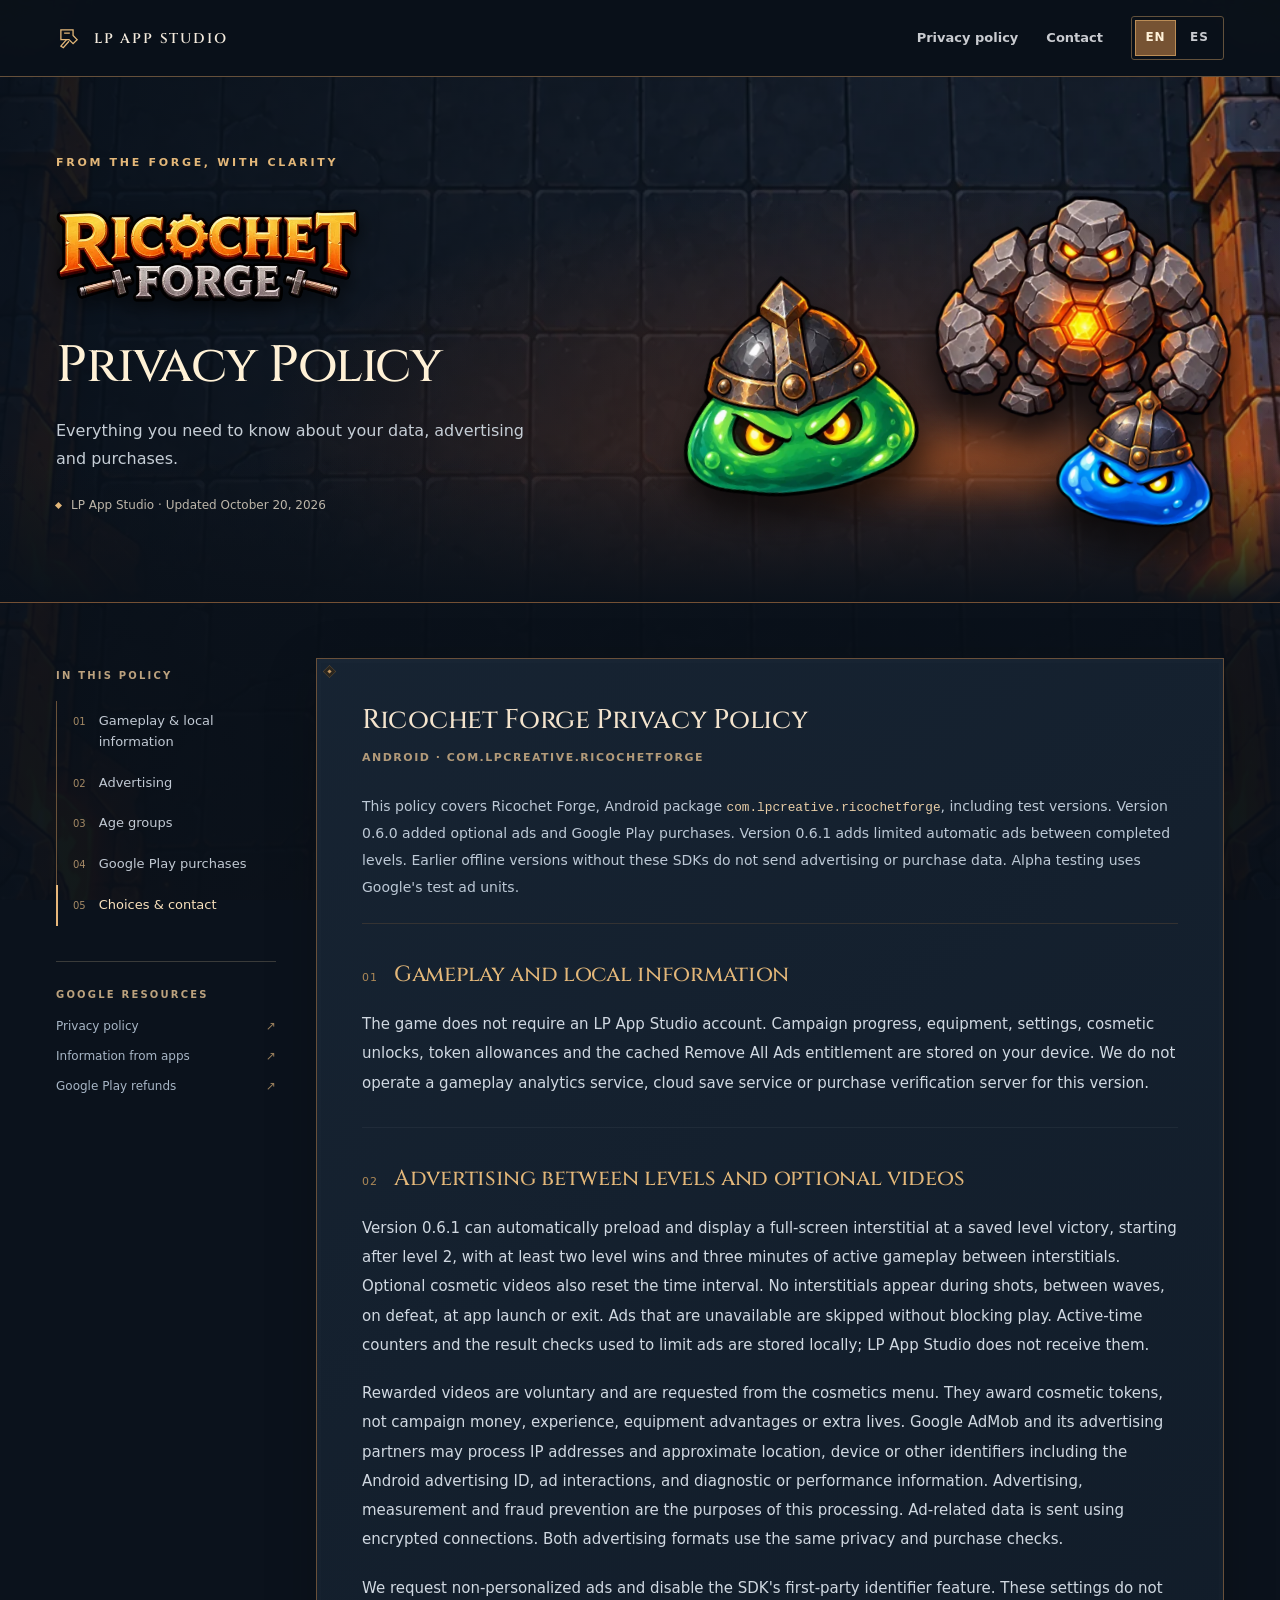
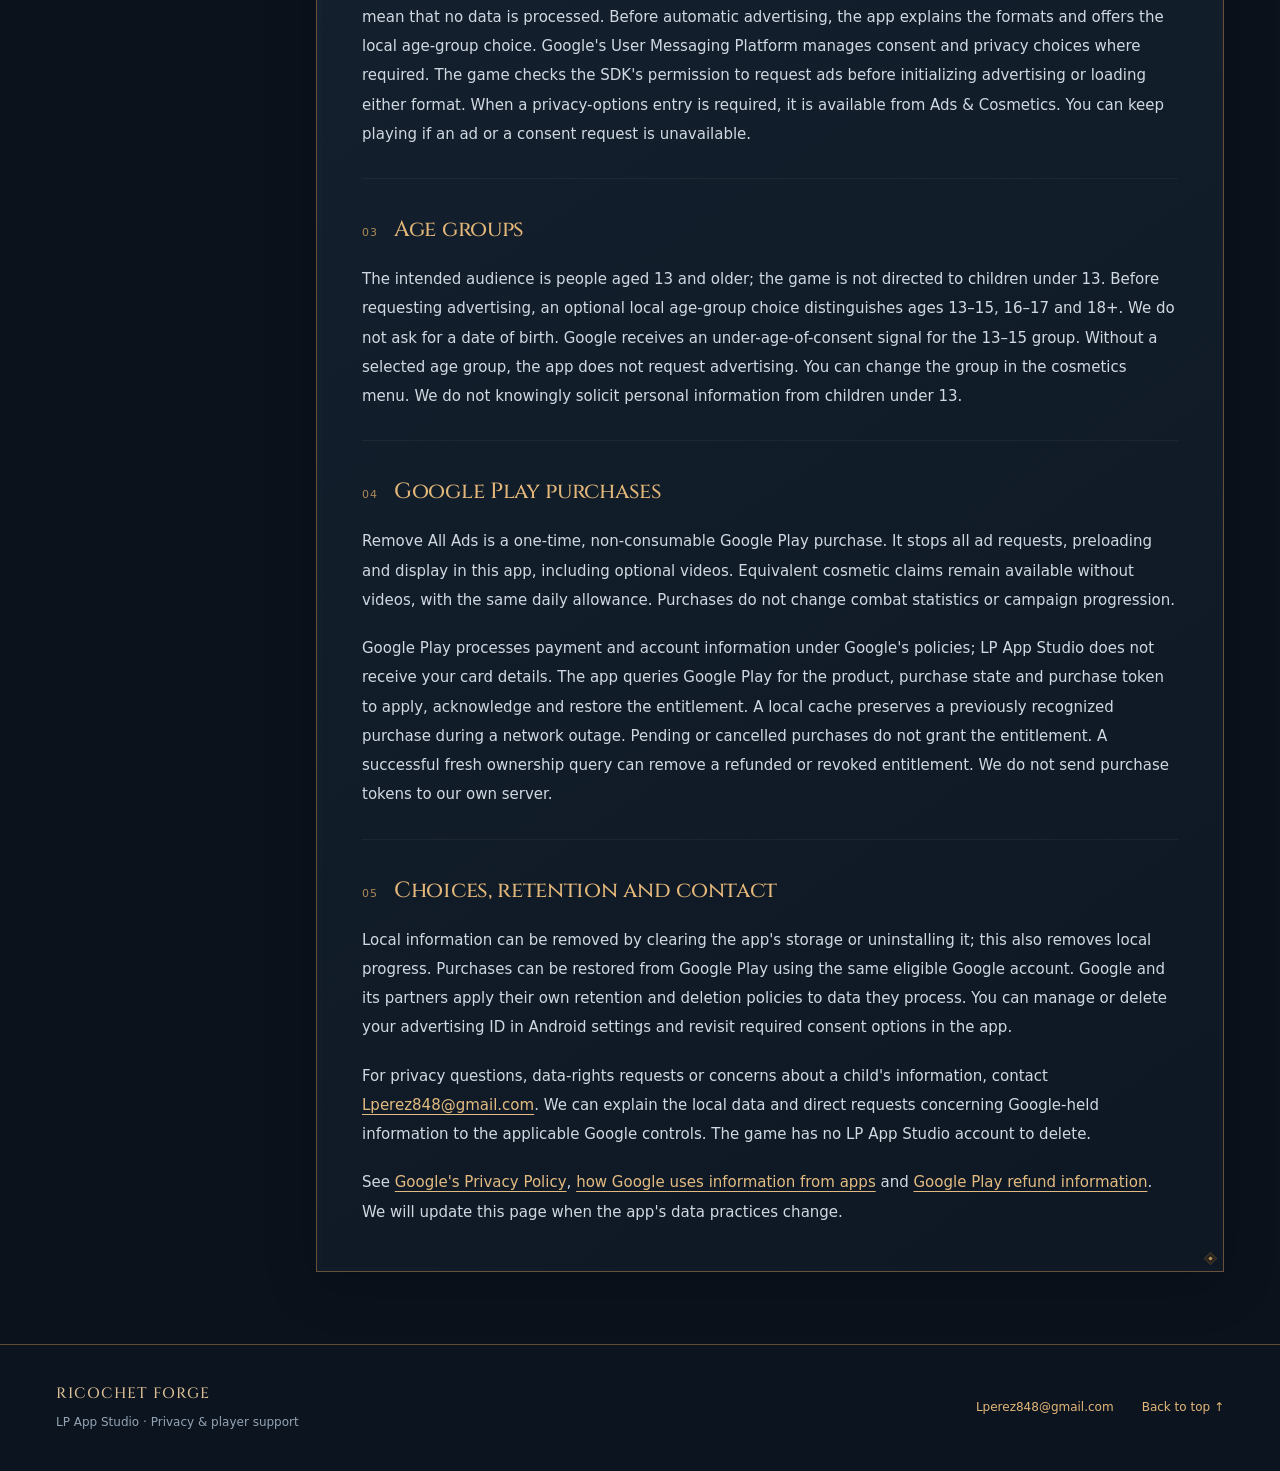
==== commit 22cd7232: "Style Ricochet Forge privacy page with game artwork Add a forge-themed header, original characters, " ====
--- a/ricochet-forge/index.html
+++ b/ricochet-forge/index.html
@@ -1,32 +1,53 @@
-<!doctype html>
-<html lang="en"><head><meta charset="utf-8"><meta name="viewport" content="width=device-width,initial-scale=1"><title>Ricochet Forge Privacy Policy</title><style>body{font:17px/1.65 system-ui,sans-serif;max-width:850px;margin:auto;padding:30px 22px;color:#182331;background:#fafbfc}h1,h2{line-height:1.25}a{color:#1556a0}nav{margin:24px 0}section{margin-bottom:32px}code{overflow-wrap:anywhere}</style></head><body>
-<h1>Ricochet Forge Privacy Policy</h1><p>LP App Studio · Updated October 20, 2026</p>
-<p>This policy covers Ricochet Forge, Android package <code>com.lpcreative.ricochetforge</code>, including test versions. Version 0.6.0 added optional ads and Google Play purchases. Version 0.6.1 adds limited automatic ads between completed levels. Earlier offline versions without these SDKs do not send advertising or purchase data. Alpha testing uses Google's test ad units.</p>
-<nav><a href="#english">English</a> · <a href="#espanol">Español</a></nav>
-<section id="english"><h2>Gameplay and local information</h2>
-<p>The game does not require an LP App Studio account. Campaign progress, equipment, settings, cosmetic unlocks, token allowances and the cached Remove All Ads entitlement are stored on your device. We do not operate a gameplay analytics service, cloud save service or purchase verification server for this version.</p>
-<h2>Advertising between levels and optional videos</h2>
-<p>Version 0.6.1 can automatically preload and display a full-screen interstitial at a saved level victory, starting after level 2, with at least two level wins and three minutes of active gameplay between interstitials. Optional cosmetic videos also reset the time interval. No interstitials appear during shots, between waves, on defeat, at app launch or exit. Ads that are unavailable are skipped without blocking play. Active-time counters and the result checks used to limit ads are stored locally; LP App Studio does not receive them.</p>
-<p>Rewarded videos are voluntary and are requested from the cosmetics menu. They award cosmetic tokens, not campaign money, experience, equipment advantages or extra lives. Google AdMob and its advertising partners may process IP addresses and approximate location, device or other identifiers including the Android advertising ID, ad interactions, and diagnostic or performance information. Advertising, measurement and fraud prevention are the purposes of this processing. Ad-related data is sent using encrypted connections. Both advertising formats use the same privacy and purchase checks.</p>
-<p>We request non-personalized ads and disable the SDK's first-party identifier feature. These settings do not mean that no data is processed. Before automatic advertising, the app explains the formats and offers the local age-group choice. Google's User Messaging Platform manages consent and privacy choices where required. The game checks the SDK's permission to request ads before initializing advertising or loading either format. When a privacy-options entry is required, it is available from Ads &amp; Cosmetics. You can keep playing if an ad or a consent request is unavailable.</p>
-<h2>Age groups</h2>
-<p>The intended audience is people aged 13 and older; the game is not directed to children under 13. Before requesting advertising, an optional local age-group choice distinguishes ages 13–15, 16–17 and 18+. We do not ask for a date of birth. Google receives an under-age-of-consent signal for the 13–15 group. Without a selected age group, the app does not request advertising. You can change the group in the cosmetics menu. We do not knowingly solicit personal information from children under 13.</p>
-<h2>Google Play purchases</h2>
-<p>Remove All Ads is a one-time, non-consumable Google Play purchase. It stops all ad requests, preloading and display in this app, including optional videos. Equivalent cosmetic claims remain available without videos, with the same daily allowance. Purchases do not change combat statistics or campaign progression.</p>
-<p>Google Play processes payment and account information under Google's policies; LP App Studio does not receive your card details. The app queries Google Play for the product, purchase state and purchase token to apply, acknowledge and restore the entitlement. A local cache preserves a previously recognized purchase during a network outage. Pending or cancelled purchases do not grant the entitlement. A successful fresh ownership query can remove a refunded or revoked entitlement. We do not send purchase tokens to our own server.</p>
-<h2>Choices, retention and contact</h2>
-<p>Local information can be removed by clearing the app's storage or uninstalling it; this also removes local progress. Purchases can be restored from Google Play using the same eligible Google account. Google and its partners apply their own retention and deletion policies to data they process. You can manage or delete your advertising ID in Android settings and revisit required consent options in the app.</p>
-<p>For privacy questions, data-rights requests or concerns about a child's information, contact <a href="mailto:Lperez848@gmail.com">Lperez848@gmail.com</a>. We can explain the local data and direct requests concerning Google-held information to the applicable Google controls. The game has no LP App Studio account to delete.</p>
-<p>See <a href="https://policies.google.com/privacy">Google's Privacy Policy</a>, <a href="https://policies.google.com/technologies/partner-sites">how Google uses information from apps</a> and <a href="https://support.google.com/googleplay/answer/2479637">Google Play refund information</a>. We will update this page when the app's data practices change.</p></section>
-<section id="espanol" lang="es"><h2>Política de privacidad en español</h2>
-<p>Ricochet Forge es un juego de LP App Studio para personas de 13 años en adelante, no dirigido a menores de 13. La versión 0.6.0 incorporó vídeos voluntarios y compras mediante Google Play. La versión 0.6.1 añade anuncios automáticos limitados entre niveles terminados. Las versiones anteriores sin estos SDK no envían datos de publicidad ni compras. Alpha utiliza unidades de anuncios de prueba de Google.</p>
-<p>No necesitas una cuenta de LP App Studio. El progreso, equipo, ajustes, aspectos, fichas y el beneficio sin anuncios se guardan localmente. Esta versión no tiene servidor propio de partidas, analítica de gameplay, guardado en la nube ni verificación de compras en servidor.</p>
-<p>La versión 0.6.1 puede precargar y mostrar automáticamente un anuncio a pantalla completa al guardar una victoria, a partir del nivel 2, con al menos dos niveles ganados y tres minutos de juego activo entre anuncios automáticos. Un vídeo voluntario también reinicia el intervalo de tiempo. No aparecen durante disparos, entre oleadas, al perder, al abrir o al cerrar la app. Si no hay anuncio, la partida continúa sin esperar. Los contadores de tiempo y comprobaciones de resultados se guardan localmente; LP App Studio no los recibe.</p>
-<p>Los vídeos con recompensa se solicitan desde el menú de cosméticos y siguen siendo opcionales. Solo conceden fichas cosméticas: no monedas de campaña, experiencia, ventajas de equipo ni vidas. AdMob de Google y sus socios publicitarios pueden tratar dirección IP y ubicación aproximada, identificadores del dispositivo como el ID publicitario, interacciones con anuncios y datos de diagnóstico y rendimiento, para publicidad, medición y prevención del fraude. Las conexiones publicitarias se cifran en tránsito. Ambos formatos respetan los mismos controles de privacidad y compra sin anuncios.</p>
-<p>Solicitamos anuncios no personalizados y desactivamos los identificadores propios del SDK; aun así, hay tratamiento de datos. Antes de activar anuncios automáticos explicamos los formatos y ofrecemos la selección local de edad. UMP de Google gestiona el consentimiento cuando corresponde. Comprobamos si el SDK permite solicitar anuncios antes de inicializar publicidad o cargar cualquier formato. Las opciones de privacidad aparecen en Anuncios y aspectos cuando el SDK las exige. Puedes seguir jugando si no hay anuncio o si falla el consentimiento.</p>
-<p>Antes de solicitar publicidad puedes elegir un grupo de edad, guardado localmente: 13–15, 16–17 o 18+. No pedimos tu fecha de nacimiento. Para 13–15, Google recibe una señal de edad inferior a la edad de consentimiento. Sin elegir grupo no solicitamos anuncios; puedes cambiarlo en el menú. No solicitamos deliberadamente información personal de menores de 13.</p>
-<p>Eliminar todos los anuncios es una compra única, no consumible, de Google Play. Desactiva solicitudes, precarga y presentación de cualquier anuncio, incluidos vídeos voluntarios. Conserva la misma recompensa cosmética sin vídeo y el mismo límite diario. No modifica combate ni progreso.</p>
-<p>Google Play gestiona pagos y datos de cuenta; no recibimos tus datos de tarjeta. La app consulta producto, estado y token de compra para activar, confirmar y restaurar el beneficio. No enviamos tokens a un servidor propio. La caché conserva una compra reconocida si falla la red. No concedemos el beneficio por compras pendientes o canceladas; una consulta válida puede retirar una compra reembolsada o revocada.</p>
-<p>Puedes borrar los datos locales desde Android o desinstalando la app, lo que también borra el progreso. Restaurar compras consulta Google Play con la misma cuenta correspondiente. Google y sus socios aplican sus políticas de conservación y eliminación. Puedes gestionar o borrar el ID publicitario desde Android y revisar las opciones de consentimiento exigidas en la app.</p>
-<p>Consultas de privacidad, solicitudes de derechos o información sobre menores: <a href="mailto:Lperez848@gmail.com">Lperez848@gmail.com</a>. Podemos explicar los datos locales y orientar sobre los controles de Google para información que trate Google. No existe una cuenta de LP App Studio que debas eliminar. Consulta también las políticas de Google enlazadas arriba.</p></section>
-</body></html>
+<!doctype html>
+<html lang="en" data-language="en">
+<head>
+<meta charset="utf-8"><meta name="viewport" content="width=device-width,initial-scale=1">
+<meta name="theme-color" content="#0b121c">
+<meta name="description" content="Ricochet Forge privacy policy. Information about local game data, advertising, age groups and Google Play purchases. English and Spanish.">
+<title>Privacy Policy · Ricochet Forge</title>
+<link rel="icon" type="image/webp" href="privacy-assets/slime-green.webp">
+<link rel="stylesheet" href="privacy.css">
+<script src="privacy.js" defer></script>
+</head>
+<body id="top">
+<a class="skip-link" href="#policy"><span data-ui="en" lang="en">Skip to the policy</span><span data-ui="es" lang="es">Ir a la política</span></a>
+<header class="topbar"><div class="topbar-inner">
+<a class="studio" href="#top" aria-label="LP App Studio · Ricochet Forge"><svg class="studio-mark" viewBox="0 0 32 32" fill="none" aria-hidden="true"><path d="M6 6h15v7l5 5-5 5-5-5H6V6Z" stroke="currentColor" stroke-width="1.6"/><path d="m13 18-7 8 3 2 7-8M10 10h7" stroke="currentColor" stroke-width="1.6"/></svg>LP APP STUDIO</a>
+<nav class="top-links" aria-label="Main"><a href="#policy"><span data-ui="en" lang="en">Privacy policy</span><span data-ui="es" lang="es">Política de privacidad</span></a><a href="#contact"><span data-ui="en" lang="en">Contact</span><span data-ui="es" lang="es">Contacto</span></a>
+<div class="language-switch" aria-label="Language / Idioma"><a href="#english" data-language-link="en" lang="en" aria-label="Read in English">EN</a><a href="#espanol" data-language-link="es" lang="es" aria-label="Leer en español">ES</a></div></nav>
+</div></header>
+<main>
+<div class="hero"><div class="hero-inner">
+<div class="hero-copy"><p class="eyebrow"><span data-ui="en" lang="en">From the forge, with clarity</span><span data-ui="es" lang="es">Desde la forja, con claridad</span></p>
+<img class="game-logo" src="privacy-assets/logo.webp" width="573" height="220" alt="Ricochet Forge" fetchpriority="high">
+<h1><span data-ui="en" lang="en">Privacy Policy</span><span data-ui="es" lang="es">Política de privacidad</span></h1>
+<p class="hero-description"><span data-ui="en" lang="en">Everything you need to know about your data, advertising and purchases.</span><span data-ui="es" lang="es">Lo que necesitas saber sobre tus datos, los anuncios y las compras.</span></p>
+<p class="updated" data-ui="en" lang="en">LP App Studio · Updated October 20, 2026</p><p class="updated" data-ui="es" lang="es">LP App Studio · Actualizada el 20 de octubre de 2026</p>
+</div>
+<div class="hero-art" aria-hidden="true"><img class="character golem" src="privacy-assets/golem.webp" alt="" width="384" height="384"><img class="character slime-green" src="privacy-assets/slime-green.webp" alt="" width="384" height="384"><img class="character slime-blue" src="privacy-assets/slime-blue.webp" alt="" width="384" height="384"></div>
+</div><i class="ember"></i><i class="ember"></i><i class="ember"></i><i class="ember"></i></div>
+<div class="document-layout" id="policy">
+<aside class="sidebar"><p class="sidebar-label"><span data-ui="en" lang="en">In this policy</span><span data-ui="es" lang="es">En esta política</span></p><nav class="contents" data-ui="en" lang="en" aria-label="Policy contents"><a href="#en-gameplay"><span class="number">01</span>Gameplay & local information</a><a href="#en-advertising"><span class="number">02</span>Advertising</a><a href="#en-age"><span class="number">03</span>Age groups</a><a href="#en-purchases"><span class="number">04</span>Google Play purchases</a><a href="#en-choices"><span class="number">05</span>Choices & contact</a></nav><nav class="contents" data-ui="es" lang="es" aria-label="Contenido de la política"><a href="#es-partidas"><span class="number">01</span>Partidas y datos locales</a><a href="#es-anuncios"><span class="number">02</span>Publicidad</a><a href="#es-edad"><span class="number">03</span>Grupos de edad</a><a href="#es-compras"><span class="number">04</span>Compras en Google Play</a><a href="#es-opciones"><span class="number">05</span>Opciones y contacto</a></nav>
+<nav class="reference-links" aria-label="Google policies / Políticas de Google"><p class="sidebar-label"><span data-ui="en" lang="en">Google resources</span><span data-ui="es" lang="es">Referencias de Google</span></p><a href="https://policies.google.com/privacy"><span data-ui="en" lang="en">Privacy policy</span><span data-ui="es" lang="es">Política de privacidad</span><span aria-hidden="true">↗</span></a><a href="https://policies.google.com/technologies/partner-sites"><span data-ui="en" lang="en">Information from apps</span><span data-ui="es" lang="es">Información de las apps</span><span aria-hidden="true">↗</span></a><a href="https://support.google.com/googleplay/answer/2479637"><span data-ui="en" lang="en">Google Play refunds</span><span data-ui="es" lang="es">Reembolsos de Google Play</span><span aria-hidden="true">↗</span></a></nav>
+</aside>
+<div class="policy-panel">
+<article id="english" lang="en" data-document="en" aria-labelledby="title-en"><h2 class="document-title" id="title-en">Ricochet Forge Privacy Policy</h2><p class="document-meta">Android · com.lpcreative.ricochetforge</p><div class="policy-intro"><p>This policy covers Ricochet Forge, Android package <code>com.lpcreative.ricochetforge</code>, including test versions. Version 0.6.0 added optional ads and Google Play purchases. Version 0.6.1 adds limited automatic ads between completed levels. Earlier offline versions without these SDKs do not send advertising or purchase data. Alpha testing uses Google's test ad units.</p></div><section class="policy-block" id="en-gameplay"><h3><span class="section-number" aria-hidden="true">01</span>Gameplay and local information</h3>
+<p>The game does not require an LP App Studio account. Campaign progress, equipment, settings, cosmetic unlocks, token allowances and the cached Remove All Ads entitlement are stored on your device. We do not operate a gameplay analytics service, cloud save service or purchase verification server for this version.</p>
+</section><section class="policy-block" id="en-advertising"><h3><span class="section-number" aria-hidden="true">02</span>Advertising between levels and optional videos</h3>
+<p>Version 0.6.1 can automatically preload and display a full-screen interstitial at a saved level victory, starting after level 2, with at least two level wins and three minutes of active gameplay between interstitials. Optional cosmetic videos also reset the time interval. No interstitials appear during shots, between waves, on defeat, at app launch or exit. Ads that are unavailable are skipped without blocking play. Active-time counters and the result checks used to limit ads are stored locally; LP App Studio does not receive them.</p>
+<p>Rewarded videos are voluntary and are requested from the cosmetics menu. They award cosmetic tokens, not campaign money, experience, equipment advantages or extra lives. Google AdMob and its advertising partners may process IP addresses and approximate location, device or other identifiers including the Android advertising ID, ad interactions, and diagnostic or performance information. Advertising, measurement and fraud prevention are the purposes of this processing. Ad-related data is sent using encrypted connections. Both advertising formats use the same privacy and purchase checks.</p>
+<p>We request non-personalized ads and disable the SDK's first-party identifier feature. These settings do not mean that no data is processed. Before automatic advertising, the app explains the formats and offers the local age-group choice. Google's User Messaging Platform manages consent and privacy choices where required. The game checks the SDK's permission to request ads before initializing advertising or loading either format. When a privacy-options entry is required, it is available from Ads &amp; Cosmetics. You can keep playing if an ad or a consent request is unavailable.</p>
+</section><section class="policy-block" id="en-age"><h3><span class="section-number" aria-hidden="true">03</span>Age groups</h3>
+<p>The intended audience is people aged 13 and older; the game is not directed to children under 13. Before requesting advertising, an optional local age-group choice distinguishes ages 13–15, 16–17 and 18+. We do not ask for a date of birth. Google receives an under-age-of-consent signal for the 13–15 group. Without a selected age group, the app does not request advertising. You can change the group in the cosmetics menu. We do not knowingly solicit personal information from children under 13.</p>
+</section><section class="policy-block" id="en-purchases"><h3><span class="section-number" aria-hidden="true">04</span>Google Play purchases</h3>
+<p>Remove All Ads is a one-time, non-consumable Google Play purchase. It stops all ad requests, preloading and display in this app, including optional videos. Equivalent cosmetic claims remain available without videos, with the same daily allowance. Purchases do not change combat statistics or campaign progression.</p>
+<p>Google Play processes payment and account information under Google's policies; LP App Studio does not receive your card details. The app queries Google Play for the product, purchase state and purchase token to apply, acknowledge and restore the entitlement. A local cache preserves a previously recognized purchase during a network outage. Pending or cancelled purchases do not grant the entitlement. A successful fresh ownership query can remove a refunded or revoked entitlement. We do not send purchase tokens to our own server.</p>
+</section><section class="policy-block" id="en-choices"><h3><span class="section-number" aria-hidden="true">05</span>Choices, retention and contact</h3>
+<p>Local information can be removed by clearing the app's storage or uninstalling it; this also removes local progress. Purchases can be restored from Google Play using the same eligible Google account. Google and its partners apply their own retention and deletion policies to data they process. You can manage or delete your advertising ID in Android settings and revisit required consent options in the app.</p>
+<p>For privacy questions, data-rights requests or concerns about a child's information, contact <a href="mailto:Lperez848@gmail.com">Lperez848@gmail.com</a>. We can explain the local data and direct requests concerning Google-held information to the applicable Google controls. The game has no LP App Studio account to delete.</p>
+<p>See <a href="https://policies.google.com/privacy">Google's Privacy Policy</a>, <a href="https://policies.google.com/technologies/partner-sites">how Google uses information from apps</a> and <a href="https://support.google.com/googleplay/answer/2479637">Google Play refund information</a>. We will update this page when the app's data practices change.</p></section></article>
+<article id="espanol" lang="es" data-document="es" aria-labelledby="title-es"><h2 class="document-title" id="title-es">Política de privacidad en español</h2><p class="document-meta">Android · com.lpcreative.ricochetforge</p><div class="policy-intro"><p>Ricochet Forge es un juego de LP App Studio para personas de 13 años en adelante, no dirigido a menores de 13. La versión 0.6.0 incorporó vídeos voluntarios y compras mediante Google Play. La versión 0.6.1 añade anuncios automáticos limitados entre niveles terminados. Las versiones anteriores sin estos SDK no envían datos de publicidad ni compras. Alpha utiliza unidades de anuncios de prueba de Google.</p></div><section class="policy-block" id="es-partidas"><h3><span class="section-number" aria-hidden="true">01</span>Partidas y datos locales</h3><p>No necesitas una cuenta de LP App Studio. El progreso, equipo, ajustes, aspectos, fichas y el beneficio sin anuncios se guardan localmente. Esta versión no tiene servidor propio de partidas, analítica de gameplay, guardado en la nube ni verificación de compras en servidor.</p></section><section class="policy-block" id="es-anuncios"><h3><span class="section-number" aria-hidden="true">02</span>Anuncios y vídeos opcionales</h3><p>La versión 0.6.1 puede precargar y mostrar automáticamente un anuncio a pantalla completa al guardar una victoria, a partir del nivel 2, con al menos dos niveles ganados y tres minutos de juego activo entre anuncios automáticos. Un vídeo voluntario también reinicia el intervalo de tiempo. No aparecen durante disparos, entre oleadas, al perder, al abrir o al cerrar la app. Si no hay anuncio, la partida continúa sin esperar. Los contadores de tiempo y comprobaciones de resultados se guardan localmente; LP App Studio no los recibe.</p><p>Los vídeos con recompensa se solicitan desde el menú de cosméticos y siguen siendo opcionales. Solo conceden fichas cosméticas: no monedas de campaña, experiencia, ventajas de equipo ni vidas. AdMob de Google y sus socios publicitarios pueden tratar dirección IP y ubicación aproximada, identificadores del dispositivo como el ID publicitario, interacciones con anuncios y datos de diagnóstico y rendimiento, para publicidad, medición y prevención del fraude. Las conexiones publicitarias se cifran en tránsito. Ambos formatos respetan los mismos controles de privacidad y compra sin anuncios.</p><p>Solicitamos anuncios no personalizados y desactivamos los identificadores propios del SDK; aun así, hay tratamiento de datos. Antes de activar anuncios automáticos explicamos los formatos y ofrecemos la selección local de edad. UMP de Google gestiona el consentimiento cuando corresponde. Comprobamos si el SDK permite solicitar anuncios antes de inicializar publicidad o cargar cualquier formato. Las opciones de privacidad aparecen en Anuncios y aspectos cuando el SDK las exige. Puedes seguir jugando si no hay anuncio o si falla el consentimiento.</p></section><section class="policy-block" id="es-edad"><h3><span class="section-number" aria-hidden="true">03</span>Grupos de edad</h3><p>Antes de solicitar publicidad puedes elegir un grupo de edad, guardado localmente: 13–15, 16–17 o 18+. No pedimos tu fecha de nacimiento. Para 13–15, Google recibe una señal de edad inferior a la edad de consentimiento. Sin elegir grupo no solicitamos anuncios; puedes cambiarlo en el menú. No solicitamos deliberadamente información personal de menores de 13.</p></section><section class="policy-block" id="es-compras"><h3><span class="section-number" aria-hidden="true">04</span>Compras en Google Play</h3><p>Eliminar todos los anuncios es una compra única, no consumible, de Google Play. Desactiva solicitudes, precarga y presentación de cualquier anuncio, incluidos vídeos voluntarios. Conserva la misma recompensa cosmética sin vídeo y el mismo límite diario. No modifica combate ni progreso.</p><p>Google Play gestiona pagos y datos de cuenta; no recibimos tus datos de tarjeta. La app consulta producto, estado y token de compra para activar, confirmar y restaurar el beneficio. No enviamos tokens a un servidor propio. La caché conserva una compra reconocida si falla la red. No concedemos el beneficio por compras pendientes o canceladas; una consulta válida puede retirar una compra reembolsada o revocada.</p></section><section class="policy-block" id="es-opciones"><h3><span class="section-number" aria-hidden="true">05</span>Opciones, conservación y contacto</h3><p>Puedes borrar los datos locales desde Android o desinstalando la app, lo que también borra el progreso. Restaurar compras consulta Google Play con la misma cuenta correspondiente. Google y sus socios aplican sus políticas de conservación y eliminación. Puedes gestionar o borrar el ID publicitario desde Android y revisar las opciones de consentimiento exigidas en la app.</p><p>Consultas de privacidad, solicitudes de derechos o información sobre menores: <a href="mailto:Lperez848@gmail.com">Lperez848@gmail.com</a>. Podemos explicar los datos locales y orientar sobre los controles de Google para información que trate Google. No existe una cuenta de LP App Studio que debas eliminar. Consulta también las políticas de Google enlazadas arriba.</p></section></article>
+</div></div>
+</main>
+<footer class="contact-footer" id="contact"><div class="footer-inner"><div><p class="footer-studio">RICOCHET FORGE</p><p class="footer-note">LP App Studio · <span data-ui="en" lang="en">Privacy & player support</span><span data-ui="es" lang="es">Privacidad y atención al jugador</span></p></div><div class="footer-links"><a href="mailto:Lperez848@gmail.com">Lperez848@gmail.com</a><a class="back-top" href="#top"><span data-ui="en" lang="en">Back to top ↑</span><span data-ui="es" lang="es">Volver arriba ↑</span></a></div></div></footer>
+</body></html>
--- a/ricochet-forge/privacy.css
+++ b/ricochet-forge/privacy.css
@@ -0,0 +1,87 @@
+@font-face{font-family:Cinzel;src:url('privacy-assets/Cinzel.ttf') format('truetype');font-display:swap;font-weight:100 900}
+:root{color-scheme:dark;--night:#0b121c;--panel:#111d2b;--gold:#e3b779;--copper:#88613d;--ivory:#f3eadd;--muted:#aebbc9;--line:#35404b;--fire:#ff873d;--title:Cinzel,Georgia,serif}
+*{box-sizing:border-box}
+html{scroll-behavior:smooth;scroll-padding-top:105px}
+body{margin:0;background:var(--night);color:var(--ivory);font:16px/1.8 system-ui,-apple-system,'Segoe UI',sans-serif}
+body::before{content:'';position:fixed;inset:0;z-index:-1;background:linear-gradient(180deg,rgba(9,16,25,.88),rgba(9,16,25,.96) 80%),url('privacy-assets/forge.webp') center/cover no-repeat;pointer-events:none}
+a{color:var(--gold);text-decoration-thickness:1px;text-underline-offset:4px}
+a:hover{color:#fff0cf}
+a:focus-visible{outline:2px solid #ffc884;outline-offset:6px;border-radius:2px}
+img{max-width:100%;height:auto}
+[hidden]{display:none!important}
+.js[data-language='en'] [data-ui='es'],.js[data-language='es'] [data-ui='en']{display:none!important}
+.skip-link{position:fixed;top:-100px;left:16px;z-index:100;padding:12px 20px;background:var(--gold);color:var(--night)}
+.skip-link:focus{top:12px}
+.topbar{position:sticky;top:0;z-index:20;border-bottom:1px solid #65503b;background:rgba(10,17,26,.96);backdrop-filter:blur(14px)}
+.topbar-inner{max-width:1232px;margin:auto;min-height:76px;padding:12px 32px;display:flex;align-items:center;justify-content:space-between;gap:24px}
+.studio{display:flex;align-items:center;gap:12px;color:var(--ivory);text-decoration:none;font:600 14px var(--title);letter-spacing:1.8px;white-space:nowrap}
+.studio-mark{width:26px;height:26px;color:var(--gold)}
+.top-links{display:flex;align-items:center;gap:28px;font-size:13px;font-weight:600}
+.top-links>a{text-decoration:none;color:#c9cbd0}
+.language-switch{display:flex;align-items:center;border:1px solid #62513c;padding:3px;gap:3px;border-radius:3px}
+.language-switch a{min-width:41px;min-height:36px;display:grid;place-items:center;color:#c9cbd0;text-decoration:none;font-size:12px;letter-spacing:1px}
+.language-switch a[aria-current='true']{background:#765333;color:#fff2d9;box-shadow:inset 0 0 0 1px #bb8d56}
+.hero{position:relative;isolation:isolate;overflow:hidden;border-bottom:1px solid #745034;background:#142131}
+.hero::before{content:'';position:absolute;inset:0;z-index:-2;background:linear-gradient(90deg,rgba(9,17,27,.95),rgba(10,18,27,.68) 46%,rgba(12,19,28,.35)),url('privacy-assets/forge.webp') center 57%/cover no-repeat}
+.hero::after{content:'';position:absolute;inset:0;z-index:-1;background:linear-gradient(0deg,rgba(10,17,26,.96),transparent 28%),radial-gradient(ellipse at 75% 68%,rgba(230,92,24,.22),transparent 52%);pointer-events:none}
+.hero-inner{max-width:1232px;min-height:525px;margin:auto;padding:56px 32px 65px;display:grid;grid-template-columns:1.12fr 1fr;align-items:center;gap:20px}
+.hero-copy{position:relative;z-index:3}
+.eyebrow{margin:0 0 22px;color:var(--gold);font-size:11px;font-weight:700;letter-spacing:2.7px;text-transform:uppercase}
+.game-logo{display:block;width:310px;height:auto;margin-bottom:22px;filter:drop-shadow(0 7px 9px #0009)}
+h1{font:500 clamp(34px,4vw,53px)/1.19 var(--title);letter-spacing:-1.5px;margin:0 0 20px;max-width:640px;color:#fff1d6;text-wrap:balance}
+.hero-description{font-size:16px;line-height:1.75;max-width:470px;margin:0 0 22px;color:#c6ced6}
+.updated{font-size:12px;color:#bdb6a9;margin:0;display:flex;align-items:center;gap:10px}
+.updated::before{content:'';width:5px;height:5px;transform:rotate(45deg);background:var(--gold);flex:none}
+.hero-art{position:relative;align-self:stretch;min-height:360px;pointer-events:none}
+.hero-art::before{content:'';position:absolute;left:4%;right:-1%;bottom:25px;height:100px;border-radius:50%;background:radial-gradient(ellipse,rgba(255,117,34,.4),rgba(255,87,10,.03) 65%,transparent 70%);filter:blur(12px)}
+.character{position:absolute;object-fit:contain;filter:drop-shadow(0 22px 16px #0009)}
+.golem{width:320px;right:-4%;top:4%;transform:rotate(5deg)}
+.slime-green{width:255px;left:-3%;bottom:6%;z-index:2;transform:rotate(-8deg)}
+.slime-blue{width:170px;right:0;bottom:-1%;z-index:3;transform:rotate(8deg)}
+.ember{position:absolute;z-index:1;width:3px;height:7px;border-radius:80% 10%;background:#ffb34d;box-shadow:0 0 12px #f46110;opacity:0;animation:rise 7s linear infinite;pointer-events:none}
+.ember:nth-of-type(1){left:57%;bottom:2%;animation-delay:0s}
+.ember:nth-of-type(2){left:78%;bottom:3%;animation-delay:2s}
+.ember:nth-of-type(3){left:88%;bottom:8%;animation-delay:4s}
+.ember:nth-of-type(4){left:36%;bottom:0;animation-delay:5s}
+@keyframes rise{0%{opacity:0;transform:translate(0,0) rotate(25deg)}20%{opacity:.7}80%{opacity:.25}100%{opacity:0;transform:translate(-28px,-200px) rotate(80deg)}}
+.document-layout{display:grid;grid-template-columns:220px minmax(0,1fr);gap:40px;max-width:1232px;margin:0 auto;padding:55px 32px 72px;align-items:start}
+.sidebar{position:sticky;top:112px;padding:9px 0 0}
+.sidebar-label{font-size:10px;font-weight:700;letter-spacing:2.2px;color:#bca27e;margin:0 0 16px;text-transform:uppercase}
+.contents{display:grid;border-left:1px solid #6a5239;margin:0 0 35px}
+.contents a{display:flex;align-items:baseline;gap:13px;padding:10px 0 10px 15px;color:#c1c9d3;text-decoration:none;font-size:13px;line-height:1.6;transition:color .15s,border-color .15s;border-left:2px solid transparent;margin-left:-1px}
+.contents a:hover,.contents a[aria-current='location']{border-left-color:#e7b77b;color:#f9e1bc}
+.contents .number{color:#a48965;font-size:10px;font-variant-numeric:tabular-nums}
+.reference-links{border-top:1px solid #3a3b3a;padding-top:24px;display:grid;gap:11px}
+.reference-links .sidebar-label{margin-bottom:2px}
+.reference-links a{font-size:12px;line-height:1.6;text-decoration:none;color:#a8b6c6;display:flex;justify-content:space-between;gap:8px}
+.reference-links a:hover{color:var(--gold)}
+.reference-links a span:last-child{color:#9c805d}
+.policy-panel{position:relative;min-width:0;padding:43px 45px 44px;background:linear-gradient(145deg,rgba(23,36,51,.98),rgba(14,24,36,.98));border:1px solid #69503a;box-shadow:0 12px 50px #0003,inset 0 0 0 4px #ffffff02}
+.policy-panel::before,.policy-panel::after{content:'';position:absolute;width:9px;height:9px;background:#c39760;box-shadow:inset 0 0 0 3px #29251f;transform:rotate(45deg)}
+.policy-panel::before{top:8px;left:8px}
+.policy-panel::after{bottom:8px;right:8px}
+.document-title{margin:0 0 10px;font:500 27px/1.35 var(--title);color:#f4e4cd;letter-spacing:-.3px}
+.document-meta{font-size:11px;font-weight:700;letter-spacing:1.5px;color:#b29a79;text-transform:uppercase;margin:0 0 25px}
+.policy-intro{padding-bottom:23px;border-bottom:1px solid #6e50395c}
+.policy-intro p{font-size:14px;color:#bcc8d5;line-height:1.9;margin:0}
+.policy-block{scroll-margin-top:107px;margin-top:34px;padding-bottom:29px;border-bottom:1px solid #ffffff0c}
+.policy-block:last-child{padding-bottom:0;border-bottom:0}
+.policy-block h3{font:500 22px/1.5 var(--title);color:var(--gold);margin:0 0 19px;letter-spacing:-.3px;display:flex;align-items:baseline;gap:16px}
+.section-number{color:#ac8857;font:500 11px/1.5 system-ui,sans-serif;letter-spacing:1px;flex:none}
+.policy-block p{margin:0 0 19px;color:#d0d8e1;font-size:15px;line-height:1.95;overflow-wrap:anywhere}
+.policy-block p:last-child{margin-bottom:0}
+code{font-size:.91em;color:#e8cda6;overflow-wrap:anywhere}
+.policy-block a{color:#e3bb80}
+.contact-footer{position:relative;border-top:1px solid #634b35;background:#0c141f}
+.footer-inner{max-width:1232px;margin:auto;padding:38px 32px;display:flex;justify-content:space-between;align-items:center;gap:24px}
+.footer-studio{font:500 15px var(--title);margin:0 0 8px;color:#dec096;letter-spacing:1px}
+.footer-note{font-size:12px;color:#94a4b5;margin:0}
+.footer-links{display:flex;align-items:center;gap:28px;font-size:12px}
+.footer-links a{text-decoration:none}
+.back-top{white-space:nowrap}
+@media(min-width:1500px){.hero-inner{min-height:565px}.hero-art{margin-right:0}.golem{width:355px}.slime-green{width:280px}}
+@media(max-width:1000px){.hero-inner{grid-template-columns:1.15fr 1fr;min-height:470px;padding-top:45px;padding-bottom:50px}.golem{width:280px;top:6%}.slime-green{width:220px;left:-10%;bottom:6%}.slime-blue{width:145px;right:-10%}.hero-art{min-height:330px}.document-layout{grid-template-columns:185px minmax(0,1fr);gap:24px}.policy-panel{padding:35px 29px}.top-links{gap:22px}}
+@media(max-width:760px){html{scroll-padding-top:86px}.topbar-inner{min-height:64px;padding:10px 22px;gap:15px}.studio{font-size:12px;letter-spacing:1.1px;gap:8px}.studio-mark{width:23px}.top-links{gap:16px}.top-links>a{display:none}.language-switch a{min-width:36px;min-height:34px}.hero-inner{display:flex;flex-direction:column;min-height:0;gap:0;padding:36px 24px 22px}.hero-copy{align-self:stretch}.eyebrow{font-size:9px;letter-spacing:2.1px;margin-bottom:18px}.game-logo{width:250px;margin-bottom:22px}h1{font-size:38px;max-width:560px;letter-spacing:-1px}.hero-description{font-size:14px;max-width:430px;margin-bottom:18px}.updated{font-size:10px;gap:7px}.hero-art{width:min(100%,400px);height:255px;min-height:255px;align-self:center;margin:8px 0 -10px}.golem{width:246px;right:1%;top:-5%}.slime-green{width:200px;left:-1%;bottom:-1%}.slime-blue{width:125px;right:-1%;bottom:-3%}.hero::before{background-position:center 54%}.document-layout{display:block;padding:26px 20px 38px}.sidebar{position:static;padding:0;margin-bottom:26px}.sidebar>.sidebar-label{font-size:9px;margin-bottom:9px}.contents{display:flex;overflow-x:auto;gap:0;border-left:0;border-block:1px solid #69503566;margin-bottom:0;scrollbar-width:thin;padding-block:1px}.contents a{flex:none;max-width:175px;border-left:0;border-bottom:2px solid transparent;margin:0;padding:12px 14px;font-size:11px;gap:8px}.contents a:hover,.contents a[aria-current='location']{border-bottom-color:#e7b77b}.reference-links{display:flex;flex-wrap:wrap;gap:8px 20px;padding-top:15px;border:0}.reference-links .sidebar-label{width:100%;font-size:9px;margin:0}.reference-links a{font-size:10px;gap:7px}.policy-panel{padding:29px 23px 34px}.document-title{font-size:22px}.document-meta{font-size:9px;letter-spacing:1.1px;margin-bottom:20px}.policy-intro p{font-size:13px}.policy-block{margin-top:28px;scroll-margin-top:90px}.policy-block h3{font-size:20px;gap:12px;line-height:1.5}.policy-block p{font-size:14px;line-height:1.95}.footer-inner{padding:29px 24px;display:block}.footer-links{flex-wrap:wrap;margin-top:23px;gap:22px;font-size:11px}.footer-studio{font-size:13px}.footer-note{font-size:11px}}
+@media(max-width:370px){.topbar-inner{padding-inline:16px}.studio{font-size:10px}.hero-inner{padding-inline:21px}h1{font-size:32px}.hero-art{height:225px;min-height:225px}.golem{width:215px}.slime-green{width:178px}.slime-blue{width:110px}.document-layout{padding-inline:14px}.policy-panel{padding-inline:20px}.policy-block h3{font-size:18px}}
+@media(prefers-reduced-motion:reduce){html{scroll-behavior:auto}*,*::before,*::after{animation:none!important;transition:none!important}}
+@media print{body{background:white;color:#17202b}body::before,.topbar,.hero-art,.ember,.sidebar,.contact-footer,.skip-link{display:none}.hero{background:none;border:0}.hero::before,.hero::after{display:none}.hero-inner{display:block;min-height:0;padding:20px 0}.game-logo{width:200px}h1,.hero-description,.updated{color:#17202b}.document-layout{display:block;padding:10px 0}.policy-panel{background:none;border:0;padding:0;box-shadow:none}.policy-panel::before,.policy-panel::after{display:none}.policy-block{break-inside:avoid}.policy-block p,.document-title,.policy-block h3,.policy-intro p,code{color:#17202b}.policy-block a{color:#644321}}
